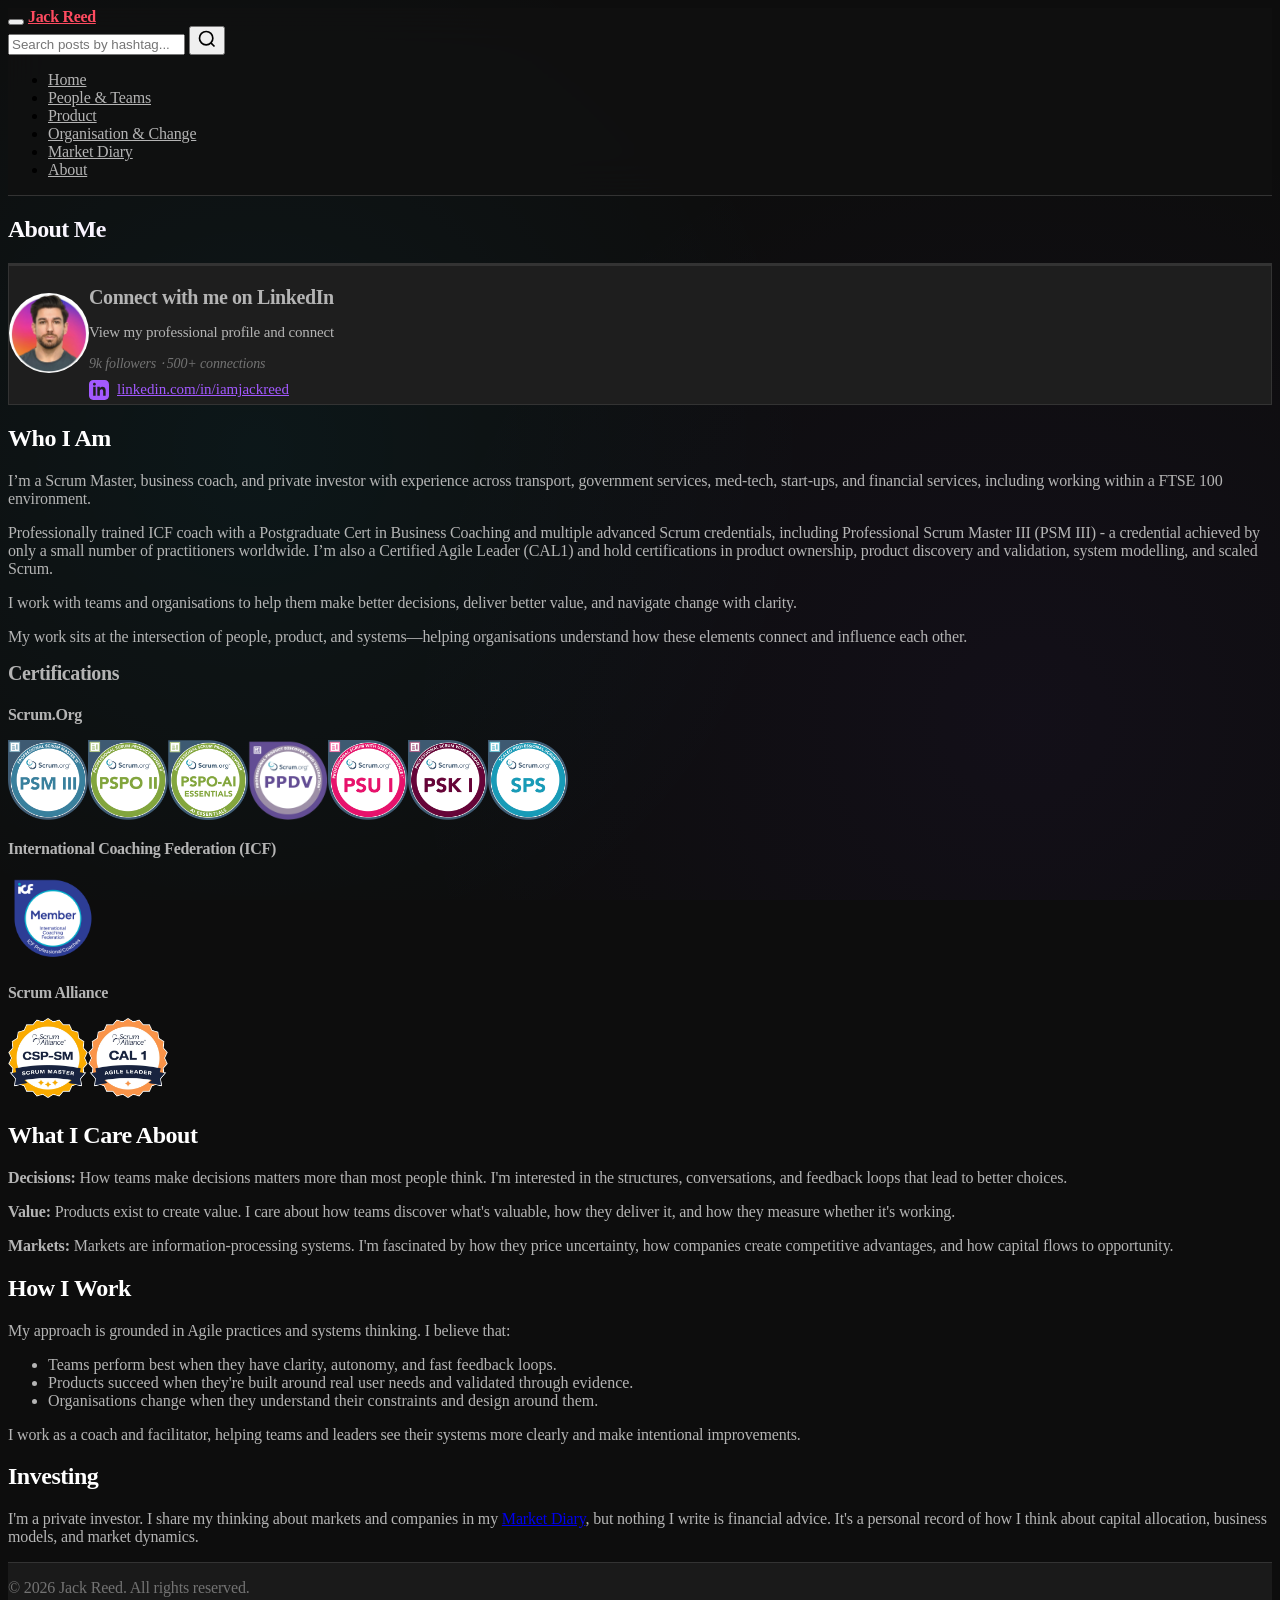
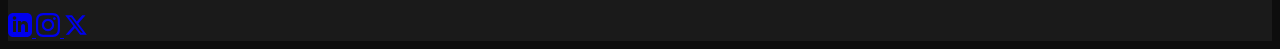
==== about.html @ 08f697af "Add files via upload" ====
<!DOCTYPE html>
<html lang="en">
<head>
    <meta charset="UTF-8">
    <meta name="viewport" content="width=device-width, initial-scale=1.0">
    <title>About | Jack Reed</title>
    <link rel="preconnect" href="https://fonts.googleapis.com">
    <link rel="preconnect" href="https://fonts.gstatic.com" crossorigin>
    <link href="https://fonts.googleapis.com/css2?family=Inter:wght@400;500;600;700;800&display=swap" rel="stylesheet">
    <link rel="stylesheet" href="styles.css">
    <link rel="stylesheet" href="dark-theme.css">
    <link rel="stylesheet" href="light-theme.css">
    <link rel="stylesheet" href="theme-toggle.css">
</head>
<body>
    <!-- Navigation -->
    <nav class="nav">
        <div class="nav-container">
            <button class="nav-toggle" aria-label="Toggle navigation">
                <span></span>
                <span></span>
                <span></span>
            </button>
            <a href="/" class="nav-logo">Jack Reed</a>
            <div class="nav-search">
                <input type="text" id="search-input" placeholder="Search posts by hashtag..." aria-label="Search posts">
                <button id="search-button" aria-label="Search">
                    <svg width="20" height="20" viewBox="0 0 24 24" fill="none" stroke="currentColor" stroke-width="2">
                        <circle cx="11" cy="11" r="8"></circle>
                        <path d="m21 21-4.35-4.35"></path>
                    </svg>
                </button>
            </div>
            <ul class="nav-menu">
                <li><a href="/">Home</a></li>
                <li><a href="people-and-teams.html">People & Teams</a></li>
                <li><a href="product.html">Product</a></li>
                <li><a href="organisation-and-change.html">Organisation & Change</a></li>
                <li><a href="market-diary.html">Market Diary</a></li>
                <li><a href="about.html">About</a></li>
            </ul>
        </div>
    </nav>

    <main class="content-page">
        <div class="container">
            <article class="article">
                <header class="article-header">
                    <h1>About Me</h1>
                </header>

                <!-- LinkedIn Profile Card -->
                <div style="background-color: var(--color-bg-card); border: 1px solid var(--color-border); padding: var(--spacing-lg); margin-bottom: var(--spacing-xl); display: flex; align-items: center; gap: var(--spacing-lg);">
                    <div style="flex-shrink: 0;">
                        <img id="linkedin-photo" src="Assets/Bio_Photo_Dark.jpg" alt="Jack Reed" style="width: 80px; height: 80px; border-radius: 50%; object-fit: cover;">
                    </div>
                    <div style="flex-grow: 1;">
                        <h3 style="font-size: 1.25rem; margin-bottom: 0.25rem;">Connect with me on LinkedIn</h3>
                        <p style="color: var(--color-text-light); margin-bottom: 0.5rem; font-size: 0.9375rem;">View my professional profile and connect</p>
                        <p style="color: var(--color-text-muted); margin-bottom: 0.5rem; font-size: 0.875rem; font-style: italic;">9k followers ⋅ 500+ connections</p>
                        <a href="https://uk.linkedin.com/in/iamjackreed" target="_blank" rel="noopener noreferrer" style="display: inline-flex; align-items: center; gap: 0.5rem; color: var(--color-accent); font-weight: 500; font-size: 0.9375rem;">
                            <svg width="20" height="20" viewBox="0 0 24 24" fill="currentColor">
                                <path d="M19 0h-14c-2.761 0-5 2.239-5 5v14c0 2.761 2.239 5 5 5h14c2.762 0 5-2.239 5-5v-14c0-2.761-2.238-5-5-5zm-11 19h-3v-11h3v11zm-1.5-12.268c-.966 0-1.75-.79-1.75-1.764s.784-1.764 1.75-1.764 1.75.79 1.75 1.764-.783 1.764-1.75 1.764zm13.5 12.268h-3v-5.604c0-3.368-4-3.113-4 0v5.604h-3v-11h3v1.765c1.396-2.586 7-2.777 7 2.476v6.759z"/>
                            </svg>
                            linkedin.com/in/iamjackreed
                        </a>
                    </div>
                </div>

                <script>
                    // Update LinkedIn photo based on theme
                    function updateLinkedInPhoto() {
                        const linkedinPhoto = document.getElementById('linkedin-photo');
                        const isDark = document.body.classList.contains('dark-theme');
                        linkedinPhoto.src = isDark ? 'Assets/Bio_Photo_Dark.jpg' : 'Assets/Bio_Photo_Light.jpg';
                    }
                    
                    // Update on page load
                    updateLinkedInPhoto();
                    
                    // Listen for theme changes
                    const observer = new MutationObserver(updateLinkedInPhoto);
                    observer.observe(document.body, { attributes: true, attributeFilter: ['class'] });
                </script>

                <section class="article-section">
                    <h2>Who I Am</h2>
                    <p>I’m a Scrum Master, business coach, and private investor with experience across transport, government services, med‑tech, start-ups, and financial services, including working within a FTSE 100 environment.</p>
                    <p>Professionally trained ICF coach with a Postgraduate Cert in Business Coaching and multiple advanced Scrum credentials, including Professional Scrum Master III (PSM III) - a credential achieved by only a small number of practitioners worldwide. I’m also a Certified Agile Leader (CAL1) and hold certifications in product ownership, product discovery and validation, system modelling, and scaled Scrum.</p>
                    <p>I work with teams and organisations to help them make better decisions, deliver better value, and navigate change with clarity.</p>
                    <p>My work sits at the intersection of people, product, and systems—helping organisations understand how these elements connect and influence each other.</p>
                    
                    <h3 style="font-size: 1.25rem; margin-top: var(--spacing-lg); margin-bottom: var(--spacing-sm);">Certifications</h3>
                    <h4 style="font-size: 1rem; margin-bottom: var(--spacing-sm); color: var(--color-text-light);">Scrum.Org</h4>
                    <p style="display: flex; gap: var(--spacing-md); align-items: center; flex-wrap: wrap;">
                        <a href="https://www.credly.com/badges/2d12d2b0-efdc-4503-a8a1-05656e6a94a8/public_url" target="_blank" rel="noopener noreferrer" title="Professional Scrum Master III">
                            <img src="Assets/professional-scrum-master-iii-psm-iii.png" alt="Professional Scrum Master III Badge" style="width: 80px; height: 80px; object-fit: contain; transition: transform 0.2s ease;">
                        </a>
                        <a href="#" target="_blank" rel="noopener noreferrer" title="Professional Scrum Product Owner II">
                            <img src="Assets/professional-scrum-product-owner-ii-pspo-ii (1).png" alt="Professional Scrum Product Owner II Badge" style="width: 80px; height: 80px; object-fit: contain; transition: transform 0.2s ease;">
                        </a>
                        <a href="#" target="_blank" rel="noopener noreferrer" title="Professional Scrum Product Owner AI Essentials">
                            <img src="Assets/professional-scrum-product-owner-ai-essentials-pspo.png" alt="Professional Scrum Product Owner AI Essentials Badge" style="width: 80px; height: 80px; object-fit: contain; transition: transform 0.2s ease;">
                        </a>
                        <a href="#" target="_blank" rel="noopener noreferrer" title="Professional Product Discovery and Validation">
                            <img src="Assets/professional-product-discovery-and-validation.png" alt="Professional Product Discovery and Validation Badge" style="width: 80px; height: 80px; object-fit: contain; transition: transform 0.2s ease;">
                        </a>
                        <a href="#" target="_blank" rel="noopener noreferrer" title="Professional Scrum with User Experience I">
                            <img src="Assets/professional-scrum-with-user-experience-i-psu-i.png" alt="Professional Scrum with User Experience I Badge" style="width: 80px; height: 80px; object-fit: contain; transition: transform 0.2s ease;">
                        </a>
                        <a href="#" target="_blank" rel="noopener noreferrer" title="Professional Scrum with Kanban I">
                            <img src="Assets/professional-scrum-with-kanban-i-psk-i.png" alt="Professional Scrum with Kanban I Badge" style="width: 80px; height: 80px; object-fit: contain; transition: transform 0.2s ease;">
                        </a>
                        <a href="#" target="_blank" rel="noopener noreferrer" title="Scaled Professional Scrum">
                            <img src="Assets/scaled-professional-scrum-sps.png" alt="Scaled Professional Scrum Badge" style="width: 80px; height: 80px; object-fit: contain; transition: transform 0.2s ease;">
                        </a>
                    </p>
                    
                    <h4 style="font-size: 1rem; margin-top: var(--spacing-md); margin-bottom: var(--spacing-sm); color: var(--color-text-light);">International Coaching Federation (ICF)</h4>
                    <p style="display: flex; gap: var(--spacing-md); align-items: center; flex-wrap: wrap;">
                        <a href="#" target="_blank" rel="noopener noreferrer" title="ICF Member">
                            <img src="Assets/icf-member-badge.png" alt="ICF Member Badge" style="width: 90px; height: 90px; object-fit: contain; transition: transform 0.2s ease;">
                        </a>
                    </p>
                    
                    <h4 style="font-size: 1rem; margin-top: var(--spacing-md); margin-bottom: var(--spacing-sm); color: var(--color-text-light);">Scrum Alliance</h4>
                    <p style="display: flex; gap: var(--spacing-md); align-items: center; flex-wrap: wrap;">
                        <a href="#" target="_blank" rel="noopener noreferrer" title="Certified Scrum Professional - ScrumMaster">
                            <img src="Assets/sa-csp_sm-600.png" alt="Certified Scrum Professional - ScrumMaster Badge" style="width: 80px; height: 80px; object-fit: contain; transition: transform 0.2s ease;">
                        </a>
                        <a href="#" target="_blank" rel="noopener noreferrer" title="Certified Agile Skills - Scaling 1">
                            <img src="Assets/sa-cas_l1-600.png" alt="Certified Agile Skills - Scaling 1 Badge" style="width: 80px; height: 80px; object-fit: contain; transition: transform 0.2s ease;">
                        </a>
                    </p>
                </section>

                <section class="article-section">
                    <h2>What I Care About</h2>
                    <p><strong>Decisions:</strong> How teams make decisions matters more than most people think. I'm interested in the structures, conversations, and feedback loops that lead to better choices.</p>
                    <p><strong>Value:</strong> Products exist to create value. I care about how teams discover what's valuable, how they deliver it, and how they measure whether it's working.</p>
                    <p><strong>Markets:</strong> Markets are information-processing systems. I'm fascinated by how they price uncertainty, how companies create competitive advantages, and how capital flows to opportunity.</p>
                </section>

                <section class="article-section">
                    <h2>How I Work</h2>
                    <p>My approach is grounded in Agile practices and systems thinking. I believe that:</p>
                    <ul>
                        <li>Teams perform best when they have clarity, autonomy, and fast feedback loops.</li>
                        <li>Products succeed when they're built around real user needs and validated through evidence.</li>
                        <li>Organisations change when they understand their constraints and design around them.</li>
                    </ul>
                    <p>I work as a coach and facilitator, helping teams and leaders see their systems more clearly and make intentional improvements.</p>
                </section>

                <section class="article-section">
                    <h2>Investing</h2>
                    <p>I'm a private investor. I share my thinking about markets and companies in my <a href="market-diary.html">Market Diary</a>, but nothing I write is financial advice. It's a personal record of how I think about capital allocation, business models, and market dynamics.</p>
                </section>
            </article>
        </div>
    </main>

    <footer class="footer">
        <div class="container">
            <div class="footer-content">
                <p>&copy; 2026 Jack Reed. All rights reserved.</p>
                <div class="social-icons">
                    <a href="https://uk.linkedin.com/in/iamjackreed" target="_blank" rel="noopener noreferrer" aria-label="LinkedIn">
                        <svg width="24" height="24" viewBox="0 0 24 24" fill="currentColor">
                            <path d="M19 0h-14c-2.761 0-5 2.239-5 5v14c0 2.761 2.239 5 5 5h14c2.762 0 5-2.239 5-5v-14c0-2.761-2.238-5-5-5zm-11 19h-3v-11h3v11zm-1.5-12.268c-.966 0-1.75-.79-1.75-1.764s.784-1.764 1.75-1.764 1.75.79 1.75 1.764-.783 1.764-1.75 1.764zm13.5 12.268h-3v-5.604c0-3.368-4-3.113-4 0v5.604h-3v-11h3v1.765c1.396-2.586 7-2.777 7 2.476v6.759z"/>
                        </svg>
                    </a>
                    <a href="https://www.instagram.com/jack.ross.reed/" target="_blank" rel="noopener noreferrer" aria-label="Instagram">
                        <svg width="24" height="24" viewBox="0 0 24 24" fill="currentColor">
                            <path d="M12 2.163c3.204 0 3.584.012 4.85.07 3.252.148 4.771 1.691 4.919 4.919.058 1.265.069 1.645.069 4.849 0 3.205-.012 3.584-.069 4.849-.149 3.225-1.664 4.771-4.919 4.919-1.266.058-1.644.07-4.85.07-3.204 0-3.584-.012-4.849-.07-3.26-.149-4.771-1.699-4.919-4.92-.058-1.265-.07-1.644-.07-4.849 0-3.204.013-3.583.07-4.849.149-3.227 1.664-4.771 4.919-4.919 1.266-.057 1.645-.069 4.849-.069zm0-2.163c-3.259 0-3.667.014-4.947.072-4.358.2-6.78 2.618-6.98 6.98-.059 1.281-.073 1.689-.073 4.948 0 3.259.014 3.668.072 4.948.2 4.358 2.618 6.78 6.98 6.98 1.281.058 1.689.072 4.948.072 3.259 0 3.668-.014 4.948-.072 4.354-.2 6.782-2.618 6.979-6.98.059-1.28.073-1.689.073-4.948 0-3.259-.014-3.667-.072-4.947-.196-4.354-2.617-6.78-6.979-6.98-1.281-.059-1.69-.073-4.949-.073zm0 5.838c-3.403 0-6.162 2.759-6.162 6.162s2.759 6.163 6.162 6.163 6.162-2.759 6.162-6.163c0-3.403-2.759-6.162-6.162-6.162zm0 10.162c-2.209 0-4-1.79-4-4 0-2.209 1.791-4 4-4s4 1.791 4 4c0 2.21-1.791 4-4 4zm6.406-11.845c-.796 0-1.441.645-1.441 1.44s.645 1.44 1.441 1.44c.795 0 1.439-.645 1.439-1.44s-.644-1.44-1.439-1.44z"/>
                        </svg>
                    </a>
                    <a href="https://twitter.com/jackrossreed" target="_blank" rel="noopener noreferrer" aria-label="X (Twitter)">
                        <svg width="24" height="24" viewBox="0 0 24 24" fill="currentColor">
                            <path d="M18.244 2.25h3.308l-7.227 8.26 8.502 11.24H16.17l-5.214-6.817L4.99 21.75H1.68l7.73-8.835L1.254 2.25H8.08l4.713 6.231zm-1.161 17.52h1.833L7.084 4.126H5.117z"/>
                        </svg>
                    </a>
                </div>
            </div>
        </div>
    </footer>

    <script src="main.js"></script>
</body>
</html>
---- dark-theme.css ----
/* ===================================
   FIGMA-INSPIRED THEME
   Modern Design Tool Aesthetic
   =================================== */

:root {
    /* Figma Brand Colors */
    --color-bg: #0d0d0d !important;
    --color-bg-alt: #1a1a1a !important;
    --color-bg-elevated: #2c2c2c !important;
    --color-bg-card: #1e1e1e !important;
    --color-text: #ffffff !important;
    --color-text-light: #b4b4b4 !important;
    --color-text-muted: #737373 !important;
    --color-accent: #a259ff !important;
    --color-accent-light: #bf7dff !important;
    --color-accent-dark: #8b3dff !important;
    --color-accent-secondary: #0acf83 !important;
    --color-accent-secondary-light: #1ce89b !important;
    --color-accent-tertiary: #ff7262 !important;
    --color-accent-blue: #1abcfe !important;
    --color-accent-yellow: #ffcd29 !important;
    --color-border: #333333 !important;
    --color-border-light: #404040 !important;
    --color-disclaimer: #1a1410 !important;
    --color-disclaimer-border: #d4a574 !important;
    --color-success: #0acf83 !important;
    --color-warning: #ffcd29 !important;
    --color-error: #ff7262 !important;
    
    /* Typography - Figma uses Inter */
    --font-heading: 'Inter', -apple-system, BlinkMacSystemFont, 'Segoe UI', sans-serif !important;
    --font-body: 'Inter', -apple-system, BlinkMacSystemFont, 'Segoe UI', 'Roboto', 'Helvetica', 'Arial', sans-serif !important;
}

/* Body Background with Figma-style Gradient */
body {
    background-color: var(--color-bg);
    background-image: 
        radial-gradient(circle at 10% 20%, rgba(162, 89, 255, 0.08) 0%, transparent 40%),
        radial-gradient(circle at 90% 80%, rgba(10, 207, 131, 0.06) 0%, transparent 40%),
        radial-gradient(circle at 50% 50%, rgba(26, 188, 254, 0.04) 0%, transparent 50%);
    background-attachment: fixed;
}

/* Navigation */
.nav {
    background-color: rgba(26, 26, 26, 0.85) !important;
    border-bottom: 1px solid var(--color-border) !important;
    backdrop-filter: blur(20px) saturate(180%);
}

.nav-logo {
    font-weight: 700 !important;
    color: #FE4B60 !important;
    background: none;
    -webkit-background-clip: unset;
    -webkit-text-fill-color: unset;
    background-clip: unset;
    letter-spacing: -0.02em;
}

.nav-logo:hover {
    color: #ff6b7d !important;
    filter: drop-shadow(0 0 20px rgba(254, 75, 96, 0.4));
}

.nav-menu a {
    color: var(--color-text-light) !important;
    font-weight: 500;
    position: relative;
    letter-spacing: -0.01em;
}

.nav-menu a::before {
    content: '';
    position: absolute;
    bottom: -4px;
    left: 0;
    width: 0;
    height: 2px;
    background: linear-gradient(90deg, #a259ff, #1abcfe);
    transition: width 0.3s ease;
}

.nav-menu a:hover::before {
    width: 100%;
}

.nav-menu a:hover {
    color: var(--color-accent) !important;
}

/* Hero Section */
.hero {
    background-color: var(--color-bg-alt) !important;
    border-bottom: 1px solid var(--color-border) !important;
}

.hero-title {
    background: linear-gradient(135deg, #ffffff, #a259ff);
    -webkit-background-clip: text;
    -webkit-text-fill-color: transparent;
    background-clip: text;
    font-weight: 800;
    letter-spacing: -0.03em;
}

.hero-subtitle {
    color: var(--color-text-light) !important;
    font-weight: 500;
    letter-spacing: -0.01em;
}

.hero-tagline {
    color: var(--color-text-light) !important;
    font-weight: 400;
}

/* Cards - Figma Style */
.pillar-card,
.post-card {
    background: var(--color-bg-card) !important;
    border: 1px solid var(--color-border) !important;
    box-shadow: 0 4px 12px rgba(0, 0, 0, 0.3);
    position: relative;
    overflow: hidden;
    border-radius: 8px;
}

.pillar-card::before,
.post-card::before {
    content: '';
    position: absolute;
    top: 0;
    left: 0;
    right: 0;
    height: 3px;
    background: linear-gradient(90deg, #a259ff, #1abcfe, #0acf83);
    opacity: 0;
    transition: opacity 0.3s ease;
}

.pillar-card:hover::before,
.post-card:hover::before {
    opacity: 1;
}

.pillar-card:hover,
.post-card:hover {
    border-color: var(--color-accent) !important;
    box-shadow: 0 8px 24px rgba(162, 89, 255, 0.2), 0 0 40px rgba(162, 89, 255, 0.1);
    transform: translateY(-4px);
}

.pillar-card h2,
.post-title {
    color: var(--color-text) !important;
    font-weight: 700;
    letter-spacing: -0.02em;
}

.pillar-card:hover h2,
.post-card:hover .post-title {
    background: linear-gradient(135deg, #a259ff, #1abcfe);
    -webkit-background-clip: text;
    -webkit-text-fill-color: transparent;
    background-clip: text;
}

.pillar-card p,
.post-excerpt {
    color: var(--color-text-light) !important;
    line-height: 1.6;
}

.pillar-card--accent {
    border: 2px solid var(--color-accent) !important;
    box-shadow: 0 0 30px rgba(162, 89, 255, 0.2);
}

/* About Preview */
.about-preview {
    background-color: var(--color-bg-alt) !important;
    border-top: 1px solid var(--color-border) !important;
}

.about-preview h2 {
    color: var(--color-text) !important;
    font-weight: 700;
    letter-spacing: -0.02em;
}

.about-preview p {
    color: var(--color-text-light) !important;
}

/* Content Pages */
.content-page {
    background-color: transparent !important;
}

.page-header {
    border-bottom: 2px solid var(--color-border) !important;
}

.page-header h1 {
    background: linear-gradient(135deg, #ffffff, #a259ff);
    -webkit-background-clip: text;
    -webkit-text-fill-color: transparent;
    background-clip: text;
    font-weight: 800;
    letter-spacing: -0.03em;
}

.page-intro {
    color: var(--color-text-light) !important;
}

/* Charts - Figma Color Palette */
.chart-section {
    background: transparent;
}

.bar-chart,
.performance-chart {
    background: var(--color-bg-card) !important;
    border: 1px solid var(--color-border) !important;
    box-shadow: 0 4px 12px rgba(0, 0, 0, 0.3);
    border-radius: 8px;
}

.bar-chart-bar-container {
    background-color: rgba(255, 255, 255, 0.05) !important;
    border: 1px solid var(--color-border) !important;
    border-radius: 4px;
}

.bar-chart-bar {
    background: linear-gradient(90deg, #a259ff 0%, #1abcfe 100%) !important;
    border-radius: 4px;
}

.area-chart-container {
    background-color: rgba(0, 0, 0, 0.3) !important;
    border: 1px solid var(--color-border) !important;
    border-radius: 8px;
}

.area-chart text {
    fill: var(--color-text-light) !important;
    font-family: 'Inter', sans-serif;
    font-weight: 500;
}

.area-chart line {
    stroke: var(--color-border) !important;
}

/* Performance Metrics */
.performance-summary {
    border-bottom: 1px solid var(--color-border) !important;
}

.metric-label {
    color: var(--color-text-muted) !important;
    font-weight: 600;
    text-transform: uppercase;
    letter-spacing: 0.05em;
    font-size: 0.75rem;
}

.metric-value {
    color: var(--color-text) !important;
    font-weight: 700;
    letter-spacing: -0.02em;
}

.metric-value--positive {
    color: var(--color-success) !important;
}

.metric-value--negative {
    color: var(--color-error) !important;
}

/* Tables */
.holdings-table {
    background-color: var(--color-bg-card) !important;
    border: 1px solid var(--color-border);
    border-radius: 8px;
    overflow: hidden;
}

.holdings-table thead {
    background: linear-gradient(135deg, #a259ff, #1abcfe) !important;
    color: var(--color-text) !important;
}

.holdings-table th {
    font-weight: 700;
    letter-spacing: 0.02em;
}

.holdings-table td {
    border-bottom: 1px solid var(--color-border) !important;
    color: var(--color-text-light) !important;
}

.holdings-table tbody tr:hover {
    background-color: rgba(162, 89, 255, 0.08) !important;
}

/* Score Badges - Figma Colors */
.score-high {
    background-color: rgba(10, 207, 131, 0.15) !important;
    color: var(--color-success) !important;
    border: 1px solid var(--color-success);
    border-radius: 6px;
    font-weight: 600;
}

.score-medium {
    background-color: rgba(255, 205, 41, 0.15) !important;
    color: var(--color-warning) !important;
    border: 1px solid var(--color-warning);
    border-radius: 6px;
    font-weight: 600;
}

.score-low {
    background-color: rgba(255, 114, 98, 0.15) !important;
    color: var(--color-error) !important;
    border: 1px solid var(--color-error);
    border-radius: 6px;
    font-weight: 600;
}

/* Disclaimer */
.disclaimer-banner {
    background: linear-gradient(135deg, rgba(212, 165, 116, 0.1), rgba(212, 165, 116, 0.05)) !important;
    border: 2px solid var(--color-disclaimer-border) !important;
    box-shadow: 0 4px 12px rgba(0, 0, 0, 0.3);
    border-radius: 8px;
}

.disclaimer-banner h3,
.disclaimer-banner p {
    color: var(--color-text) !important;
}

.disclaimer-gate {
    background-color: rgba(13, 13, 13, 0.98) !important;
}

.disclaimer-gate-content {
    background: var(--color-bg-card) !important;
    border: 2px solid var(--color-accent) !important;
    box-shadow: 0 20px 60px rgba(162, 89, 255, 0.3);
    border-radius: 12px;
}

.disclaimer-gate h2,
.disclaimer-gate p {
    color: var(--color-text) !important;
}

/* Buttons - Figma Style */
.btn-primary {
    background: linear-gradient(135deg, #a259ff, #8b3dff) !important;
    color: var(--color-text) !important;
    border: none !important;
    box-shadow: 0 4px 12px rgba(162, 89, 255, 0.3);
    border-radius: 8px;
    font-weight: 600;
    letter-spacing: -0.01em;
}

.btn-primary:hover {
    background: linear-gradient(135deg, #bf7dff, #a259ff) !important;
    box-shadow: 0 8px 24px rgba(162, 89, 255, 0.4);
    transform: translateY(-2px);
}

.btn-outline {
    background-color: transparent !important;
    color: var(--color-accent) !important;
    border: 2px solid var(--color-accent) !important;
    border-radius: 8px;
    font-weight: 600;
    letter-spacing: -0.01em;
}

.btn-outline:hover {
    background-color: rgba(162, 89, 255, 0.1) !important;
    border-color: var(--color-accent-light) !important;
    box-shadow: 0 0 20px rgba(162, 89, 255, 0.3);
}

.btn-link,
.post-link {
    color: var(--color-accent) !important;
    font-weight: 600;
}

.btn-link:hover,
.post-link:hover {
    color: var(--color-accent-light) !important;
}

/* Footer */
.footer {
    background-color: var(--color-bg-alt) !important;
    border-top: 1px solid var(--color-border) !important;
}

.footer p {
    color: var(--color-text-muted) !important;
}

/* Article Pages */
.article {
    color: var(--color-text-light) !important;
}

.article-header {
    border-bottom: 2px solid var(--color-border) !important;
}

.article-header h1 {
    background: linear-gradient(135deg, #ffffff, #a259ff);
    -webkit-background-clip: text;
    -webkit-text-fill-color: transparent;
    background-clip: text;
    font-weight: 800;
    letter-spacing: -0.03em;
}

.article-subtitle {
    color: var(--color-text-light) !important;
}

.article-meta {
    color: var(--color-text-muted) !important;
}

.article-section h2 {
    color: var(--color-text) !important;
    font-weight: 700;
    letter-spacing: -0.02em;
}

.back-link {
    border-top: 1px solid var(--color-border) !important;
}

.back-link a {
    color: var(--color-text-light) !important;
}

.back-link a:hover {
    color: var(--color-accent) !important;
}

/* Custom Cursor - Figma Purple */
.custom-cursor {
    border-color: var(--color-accent) !important;
    box-shadow: 0 0 20px rgba(162, 89, 255, 0.3);
}

.custom-cursor.cursor-hover {
    border-color: var(--color-accent-light) !important;
    box-shadow: 0 0 40px rgba(162, 89, 255, 0.5);
}

.custom-cursor-dot {
    background-color: var(--color-accent) !important;
    box-shadow: 0 0 10px rgba(162, 89, 255, 0.5);
}

/* Post Categories - Figma Colors */
.post-category {
    color: var(--color-accent) !important;
    font-weight: 700;
    letter-spacing: 0.05em;
}

.post-category--investing {
    color: var(--color-accent-yellow) !important;
}

/* Scrollbar Styling - Figma Purple */
::-webkit-scrollbar {
    width: 12px;
}

::-webkit-scrollbar-track {
    background: var(--color-bg);
}

::-webkit-scrollbar-thumb {
    background: linear-gradient(135deg, #a259ff, #1abcfe);
    border-radius: 6px;
}

::-webkit-scrollbar-thumb:hover {
    background: linear-gradient(135deg, #bf7dff, #1abcfe);
}

/* Selection - Figma Purple */
::selection {
    background-color: rgba(162, 89, 255, 0.3);
    color: var(--color-text);
}

::-moz-selection {
    background-color: rgba(162, 89, 255, 0.3);
    color: var(--color-text);
}

/* Glow Effects - Figma Style */
.pillar-card:hover,
.post-card:hover,
.btn-primary:hover {
    animation: figma-pulse 2s infinite;
}

@keyframes figma-pulse {
    0%, 100% {
        box-shadow: 0 8px 24px rgba(162, 89, 255, 0.2), 0 0 40px rgba(162, 89, 255, 0.1);
    }
    50% {
        box-shadow: 0 8px 24px rgba(162, 89, 255, 0.3), 0 0 60px rgba(162, 89, 255, 0.2);
    }
}

/* Mobile Navigation */
.nav-toggle span {
    background-color: var(--color-text) !important;
}

@media (max-width: 768px) {
    .nav-menu {
        background-color: rgba(26, 26, 26, 0.98) !important;
        border-bottom: 1px solid var(--color-border) !important;
        backdrop-filter: blur(20px) saturate(180%);
    }
    
    .nav-menu li {
        border-bottom: 1px solid var(--color-border) !important;
    }
}

/* Additional Figma-inspired touches */
h1, h2, h3, h4, h5, h6 {
    letter-spacing: -0.02em;
}

p {
    letter-spacing: -0.01em;
}

/* Rounded corners everywhere */
.pillar-card,
.post-card,
.bar-chart,
.performance-chart,
.holdings-table,
.disclaimer-banner,
.btn-primary,
.btn-outline {
    border-radius: 8px !important;
}

/* Smooth transitions */
* {
    transition-timing-function: cubic-bezier(0.4, 0, 0.2, 1);
}


/* Body Background with Gradient */
body {
    background-color: var(--color-bg);
    background-image: 
        radial-gradient(circle at 20% 50%, rgba(0, 212, 255, 0.05) 0%, transparent 50%),
        radial-gradient(circle at 80% 80%, rgba(124, 58, 237, 0.05) 0%, transparent 50%);
    background-attachment: fixed;
}

/* Navigation */
.nav {
    background-color: rgba(17, 17, 17, 0.8) !important;
    border-bottom: 1px solid var(--color-border) !important;
    backdrop-filter: blur(20px);
}

.nav-logo {
    font-weight: 700 !important;
    color: #FE4B60 !important;
}

.nav-logo:hover {
    filter: drop-shadow(0 0 20px rgba(254, 75, 96, 0.4));
}

.nav-menu a {
    color: var(--color-text-light) !important;
    font-weight: 500;
    position: relative;
}

.nav-menu a::before {
    content: '';
    position: absolute;
    bottom: -4px;
    left: 0;
    width: 0;
    height: 2px;
    background: linear-gradient(90deg, var(--color-accent), var(--color-accent-secondary));
    transition: width 0.3s ease;
}

.nav-menu a:hover::before {
    width: 100%;
}

.nav-menu a:hover {
    color: var(--color-accent) !important;
}

/* Hero Section */
.hero {
    background-color: var(--color-bg-alt) !important;
    border-bottom: 1px solid var(--color-border) !important;
}

.hero-title {
    background: linear-gradient(135deg, var(--color-text), var(--color-accent));
    -webkit-background-clip: text;
    -webkit-text-fill-color: transparent;
    background-clip: text;
}

.hero-subtitle {
    color: var(--color-text-light) !important;
}

.hero-tagline {
    color: var(--color-text-light) !important;
}

/* Cards */
.pillar-card,
.post-card {
    background: linear-gradient(135deg, var(--color-bg-card) 0%, var(--color-bg-elevated) 100%) !important;
    border: 1px solid var(--color-border) !important;
    box-shadow: var(--shadow-sm);
    position: relative;
    overflow: hidden;
}

.pillar-card::before,
.post-card::before {
    content: '';
    position: absolute;
    top: 0;
    left: 0;
    right: 0;
    height: 2px;
    background: linear-gradient(90deg, var(--color-accent), var(--color-accent-secondary));
    opacity: 0;
    transition: opacity 0.3s ease;
}

.pillar-card:hover::before,
.post-card:hover::before {
    opacity: 1;
}

.pillar-card:hover,
.post-card:hover {
    border-color: var(--color-accent) !important;
    box-shadow: var(--shadow-lg), var(--glow);
    transform: translateY(-8px);
}

.pillar-card h2,
.post-title {
    color: var(--color-text) !important;
}

.pillar-card:hover h2,
.post-card:hover .post-title {
    background: linear-gradient(135deg, var(--color-accent), var(--color-accent-secondary));
    -webkit-background-clip: text;
    -webkit-text-fill-color: transparent;
    background-clip: text;
}

.pillar-card p,
.post-excerpt {
    color: var(--color-text-light) !important;
}

.pillar-card--accent {
    border: 2px solid var(--color-accent) !important;
    box-shadow: var(--glow);
}

/* About Preview */
.about-preview {
    background-color: var(--color-bg-alt) !important;
    border-top: 1px solid var(--color-border) !important;
}

.about-preview h2 {
    color: var(--color-text) !important;
}

.about-preview p {
    color: var(--color-text-light) !important;
}

/* Content Pages */
.content-page {
    background-color: transparent !important;
}

.page-header {
    border-bottom: 2px solid var(--color-border) !important;
}

.page-header h1 {
    background: linear-gradient(135deg, var(--color-text), var(--color-accent));
    -webkit-background-clip: text;
    -webkit-text-fill-color: transparent;
    background-clip: text;
}

.page-intro {
    color: var(--color-text-light) !important;
}

/* Charts */
.chart-section {
    background: transparent;
}

.bar-chart,
.performance-chart {
    background: linear-gradient(135deg, var(--color-bg-card) 0%, var(--color-bg-elevated) 100%) !important;
    border: 1px solid var(--color-border) !important;
    box-shadow: var(--shadow-md);
}

.bar-chart-bar-container {
    background-color: rgba(255, 255, 255, 0.05) !important;
    border: 1px solid var(--color-border) !important;
}

.bar-chart-bar {
    background: linear-gradient(90deg, var(--color-accent) 0%, var(--color-accent-secondary) 100%) !important;
}

.area-chart-container {
    background-color: rgba(0, 0, 0, 0.3) !important;
    border: 1px solid var(--color-border) !important;
}

.area-chart text {
    fill: var(--color-text-light) !important;
}

.area-chart line {
    stroke: var(--color-border) !important;
}

/* Performance Metrics */
.performance-summary {
    border-bottom: 1px solid var(--color-border) !important;
}

.metric-label {
    color: var(--color-text-muted) !important;
}

.metric-value {
    color: var(--color-text) !important;
}

.metric-value--positive {
    color: var(--color-success) !important;
}

.metric-value--negative {
    color: var(--color-error) !important;
}

/* Tables */
.holdings-table {
    background-color: var(--color-bg-card) !important;
    border: 1px solid var(--color-border);
}

.holdings-table thead {
    background: linear-gradient(135deg, var(--color-accent-dark), var(--color-accent-secondary)) !important;
    color: var(--color-text) !important;
}

.holdings-table td {
    border-bottom: 1px solid var(--color-border) !important;
    color: var(--color-text-light) !important;
}

.holdings-table tbody tr:hover {
    background-color: rgba(0, 212, 255, 0.05) !important;
}

/* Score Badges */
.score-high {
    background-color: rgba(16, 185, 129, 0.2) !important;
    color: var(--color-success) !important;
    border: 1px solid var(--color-success);
}

.score-medium {
    background-color: rgba(245, 158, 11, 0.2) !important;
    color: var(--color-warning) !important;
    border: 1px solid var(--color-warning);
}

.score-low {
    background-color: rgba(239, 68, 68, 0.2) !important;
    color: var(--color-error) !important;
    border: 1px solid var(--color-error);
}

/* Disclaimer */
.disclaimer-banner {
    background: linear-gradient(135deg, rgba(212, 165, 116, 0.1), rgba(212, 165, 116, 0.05)) !important;
    border: 2px solid var(--color-disclaimer-border) !important;
    box-shadow: var(--shadow-md);
}

.disclaimer-banner h3,
.disclaimer-banner p {
    color: var(--color-text) !important;
}

.disclaimer-gate {
    background-color: rgba(10, 10, 10, 0.98) !important;
}

.disclaimer-gate-content {
    background: linear-gradient(135deg, var(--color-bg-card), var(--color-bg-elevated)) !important;
    border: 2px solid var(--color-accent) !important;
    box-shadow: var(--shadow-lg), var(--glow-strong);
}

.disclaimer-gate h2,
.disclaimer-gate p {
    color: var(--color-text) !important;
}

/* Buttons */
.btn-primary {
    background: linear-gradient(135deg, var(--color-accent), var(--color-accent-secondary)) !important;
    color: var(--color-text) !important;
    border: none !important;
    box-shadow: var(--shadow-md);
}

.btn-primary:hover {
    box-shadow: var(--shadow-lg), var(--glow);
    transform: translateY(-2px);
}

.btn-outline {
    background-color: transparent !important;
    color: var(--color-accent) !important;
    border: 2px solid var(--color-accent) !important;
}

.btn-outline:hover {
    background-color: rgba(0, 212, 255, 0.1) !important;
    border-color: var(--color-accent-light) !important;
    box-shadow: var(--glow);
}

.btn-link,
.post-link {
    color: var(--color-accent) !important;
}

.btn-link:hover,
.post-link:hover {
    color: var(--color-accent-light) !important;
}

/* Footer */
.footer {
    background-color: var(--color-bg-alt) !important;
    border-top: 1px solid var(--color-border) !important;
}

.footer p {
    color: var(--color-text-muted) !important;
}

/* Article Pages */
.article {
    color: var(--color-text-light) !important;
}

.article-header {
    border-bottom: 2px solid var(--color-border) !important;
}

.article-header h1 {
    background: linear-gradient(135deg, var(--color-text), var(--color-accent));
    -webkit-background-clip: text;
    -webkit-text-fill-color: transparent;
    background-clip: text;
}

.article-subtitle {
    color: var(--color-text-light) !important;
}

.article-meta {
    color: var(--color-text-muted) !important;
}

.article-section h2 {
    color: var(--color-text) !important;
}

.back-link {
    border-top: 1px solid var(--color-border) !important;
}

.back-link a {
    color: var(--color-text-light) !important;
}

.back-link a:hover {
    color: var(--color-accent) !important;
}

/* Custom Cursor */
.custom-cursor {
    border-color: var(--color-accent) !important;
    box-shadow: var(--glow);
}

.custom-cursor.cursor-hover {
    border-color: var(--color-accent-light) !important;
    box-shadow: var(--glow-strong);
}

.custom-cursor-dot {
    background-color: var(--color-accent) !important;
    box-shadow: var(--glow);
}

/* Post Categories */
.post-category {
    color: var(--color-accent) !important;
}

.post-category--investing {
    color: var(--color-warning) !important;
}

/* Scrollbar Styling */
::-webkit-scrollbar {
    width: 12px;
}

::-webkit-scrollbar-track {
    background: var(--color-bg);
}

::-webkit-scrollbar-thumb {
    background: linear-gradient(135deg, var(--color-accent), var(--color-accent-secondary));
    border-radius: 6px;
}

::-webkit-scrollbar-thumb:hover {
    background: linear-gradient(135deg, var(--color-accent-light), var(--color-accent-secondary-light));
}

/* Selection */
::selection {
    background-color: rgba(0, 212, 255, 0.3);
    color: var(--color-text);
}

::-moz-selection {
    background-color: rgba(0, 212, 255, 0.3);
    color: var(--color-text);
}

/* Glow Effects on Hover */
.pillar-card:hover,
.post-card:hover,
.btn-primary:hover {
    animation: pulse-glow 2s infinite;
}

@keyframes pulse-glow {
    0%, 100% {
        box-shadow: var(--shadow-lg), 0 0 20px rgba(0, 212, 255, 0.3);
    }
    50% {
        box-shadow: var(--shadow-lg), 0 0 40px rgba(0, 212, 255, 0.5);
    }
}

/* Mobile Navigation */
.nav-toggle span {
    background-color: var(--color-text) !important;
}

@media (max-width: 768px) {
    .nav-menu {
        background-color: rgba(17, 17, 17, 0.98) !important;
        border-bottom: 1px solid var(--color-border) !important;
        backdrop-filter: blur(20px);
    }
    
    .nav-menu li {
        border-bottom: 1px solid var(--color-border) !important;
    }
}
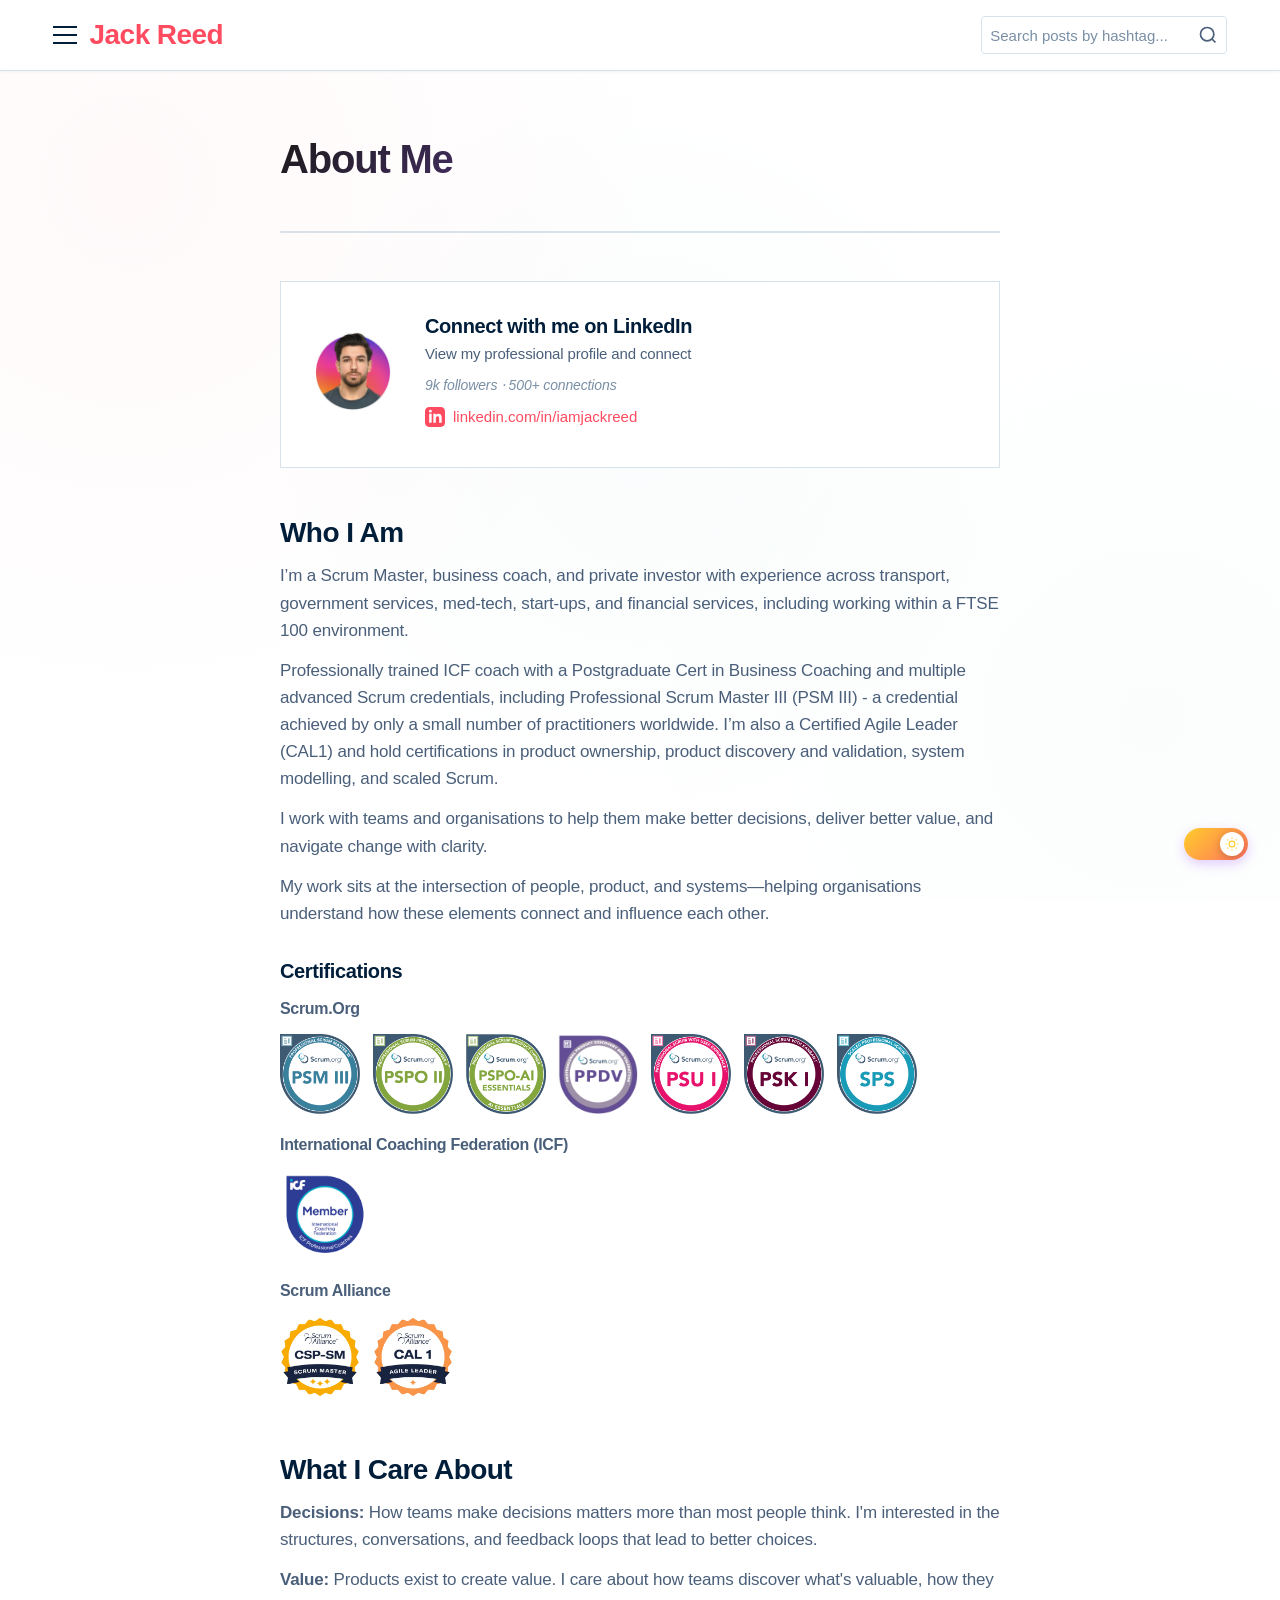
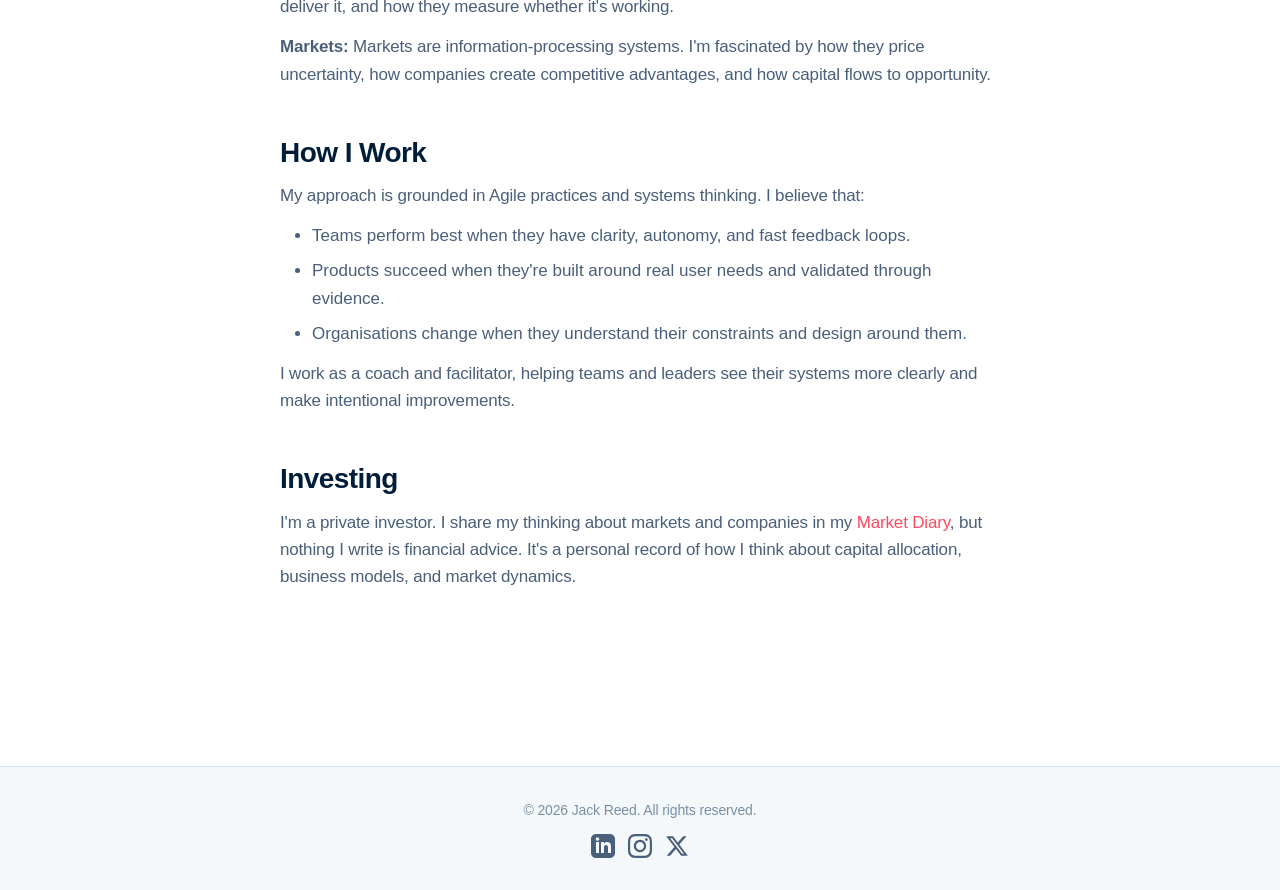
==== commit 81443c13: "search bar fix" ====
--- a/about.html
+++ b/about.html
@@ -1,190 +1,191 @@
-<!DOCTYPE html>
-<html lang="en">
-<head>
-    <meta charset="UTF-8">
-    <meta name="viewport" content="width=device-width, initial-scale=1.0">
-    <title>About | Jack Reed</title>
-    <link rel="preconnect" href="https://fonts.googleapis.com">
-    <link rel="preconnect" href="https://fonts.gstatic.com" crossorigin>
-    <link href="https://fonts.googleapis.com/css2?family=Inter:wght@400;500;600;700;800&display=swap" rel="stylesheet">
-    <link rel="stylesheet" href="styles.css">
-    <link rel="stylesheet" href="dark-theme.css">
-    <link rel="stylesheet" href="light-theme.css">
-    <link rel="stylesheet" href="theme-toggle.css">
-</head>
-<body>
-    <!-- Navigation -->
-    <nav class="nav">
-        <div class="nav-container">
-            <button class="nav-toggle" aria-label="Toggle navigation">
-                <span></span>
-                <span></span>
-                <span></span>
-            </button>
-            <a href="/" class="nav-logo">Jack Reed</a>
-            <div class="nav-search">
-                <input type="text" id="search-input" placeholder="Search posts by hashtag..." aria-label="Search posts">
-                <button id="search-button" aria-label="Search">
-                    <svg width="20" height="20" viewBox="0 0 24 24" fill="none" stroke="currentColor" stroke-width="2">
-                        <circle cx="11" cy="11" r="8"></circle>
-                        <path d="m21 21-4.35-4.35"></path>
-                    </svg>
-                </button>
-            </div>
-            <ul class="nav-menu">
-                <li><a href="/">Home</a></li>
-                <li><a href="people-and-teams.html">People & Teams</a></li>
-                <li><a href="product.html">Product</a></li>
-                <li><a href="organisation-and-change.html">Organisation & Change</a></li>
-                <li><a href="market-diary.html">Market Diary</a></li>
-                <li><a href="about.html">About</a></li>
-            </ul>
-        </div>
-    </nav>
-
-    <main class="content-page">
-        <div class="container">
-            <article class="article">
-                <header class="article-header">
-                    <h1>About Me</h1>
-                </header>
-
-                <!-- LinkedIn Profile Card -->
-                <div style="background-color: var(--color-bg-card); border: 1px solid var(--color-border); padding: var(--spacing-lg); margin-bottom: var(--spacing-xl); display: flex; align-items: center; gap: var(--spacing-lg);">
-                    <div style="flex-shrink: 0;">
-                        <img id="linkedin-photo" src="Assets/Bio_Photo_Dark.jpg" alt="Jack Reed" style="width: 80px; height: 80px; border-radius: 50%; object-fit: cover;">
-                    </div>
-                    <div style="flex-grow: 1;">
-                        <h3 style="font-size: 1.25rem; margin-bottom: 0.25rem;">Connect with me on LinkedIn</h3>
-                        <p style="color: var(--color-text-light); margin-bottom: 0.5rem; font-size: 0.9375rem;">View my professional profile and connect</p>
-                        <p style="color: var(--color-text-muted); margin-bottom: 0.5rem; font-size: 0.875rem; font-style: italic;">9k followers ⋅ 500+ connections</p>
-                        <a href="https://uk.linkedin.com/in/iamjackreed" target="_blank" rel="noopener noreferrer" style="display: inline-flex; align-items: center; gap: 0.5rem; color: var(--color-accent); font-weight: 500; font-size: 0.9375rem;">
-                            <svg width="20" height="20" viewBox="0 0 24 24" fill="currentColor">
-                                <path d="M19 0h-14c-2.761 0-5 2.239-5 5v14c0 2.761 2.239 5 5 5h14c2.762 0 5-2.239 5-5v-14c0-2.761-2.238-5-5-5zm-11 19h-3v-11h3v11zm-1.5-12.268c-.966 0-1.75-.79-1.75-1.764s.784-1.764 1.75-1.764 1.75.79 1.75 1.764-.783 1.764-1.75 1.764zm13.5 12.268h-3v-5.604c0-3.368-4-3.113-4 0v5.604h-3v-11h3v1.765c1.396-2.586 7-2.777 7 2.476v6.759z"/>
-                            </svg>
-                            linkedin.com/in/iamjackreed
-                        </a>
-                    </div>
-                </div>
-
-                <script>
-                    // Update LinkedIn photo based on theme
-                    function updateLinkedInPhoto() {
-                        const linkedinPhoto = document.getElementById('linkedin-photo');
-                        const isDark = document.body.classList.contains('dark-theme');
-                        linkedinPhoto.src = isDark ? 'Assets/Bio_Photo_Dark.jpg' : 'Assets/Bio_Photo_Light.jpg';
-                    }
-                    
-                    // Update on page load
-                    updateLinkedInPhoto();
-                    
-                    // Listen for theme changes
-                    const observer = new MutationObserver(updateLinkedInPhoto);
-                    observer.observe(document.body, { attributes: true, attributeFilter: ['class'] });
-                </script>
-
-                <section class="article-section">
-                    <h2>Who I Am</h2>
-                    <p>I’m a Scrum Master, business coach, and private investor with experience across transport, government services, med‑tech, start-ups, and financial services, including working within a FTSE 100 environment.</p>
-                    <p>Professionally trained ICF coach with a Postgraduate Cert in Business Coaching and multiple advanced Scrum credentials, including Professional Scrum Master III (PSM III) - a credential achieved by only a small number of practitioners worldwide. I’m also a Certified Agile Leader (CAL1) and hold certifications in product ownership, product discovery and validation, system modelling, and scaled Scrum.</p>
-                    <p>I work with teams and organisations to help them make better decisions, deliver better value, and navigate change with clarity.</p>
-                    <p>My work sits at the intersection of people, product, and systems—helping organisations understand how these elements connect and influence each other.</p>
-                    
-                    <h3 style="font-size: 1.25rem; margin-top: var(--spacing-lg); margin-bottom: var(--spacing-sm);">Certifications</h3>
-                    <h4 style="font-size: 1rem; margin-bottom: var(--spacing-sm); color: var(--color-text-light);">Scrum.Org</h4>
-                    <p style="display: flex; gap: var(--spacing-md); align-items: center; flex-wrap: wrap;">
-                        <a href="https://www.credly.com/badges/2d12d2b0-efdc-4503-a8a1-05656e6a94a8/public_url" target="_blank" rel="noopener noreferrer" title="Professional Scrum Master III">
-                            <img src="Assets/professional-scrum-master-iii-psm-iii.png" alt="Professional Scrum Master III Badge" style="width: 80px; height: 80px; object-fit: contain; transition: transform 0.2s ease;">
-                        </a>
-                        <a href="#" target="_blank" rel="noopener noreferrer" title="Professional Scrum Product Owner II">
-                            <img src="Assets/professional-scrum-product-owner-ii-pspo-ii (1).png" alt="Professional Scrum Product Owner II Badge" style="width: 80px; height: 80px; object-fit: contain; transition: transform 0.2s ease;">
-                        </a>
-                        <a href="#" target="_blank" rel="noopener noreferrer" title="Professional Scrum Product Owner AI Essentials">
-                            <img src="Assets/professional-scrum-product-owner-ai-essentials-pspo.png" alt="Professional Scrum Product Owner AI Essentials Badge" style="width: 80px; height: 80px; object-fit: contain; transition: transform 0.2s ease;">
-                        </a>
-                        <a href="#" target="_blank" rel="noopener noreferrer" title="Professional Product Discovery and Validation">
-                            <img src="Assets/professional-product-discovery-and-validation.png" alt="Professional Product Discovery and Validation Badge" style="width: 80px; height: 80px; object-fit: contain; transition: transform 0.2s ease;">
-                        </a>
-                        <a href="#" target="_blank" rel="noopener noreferrer" title="Professional Scrum with User Experience I">
-                            <img src="Assets/professional-scrum-with-user-experience-i-psu-i.png" alt="Professional Scrum with User Experience I Badge" style="width: 80px; height: 80px; object-fit: contain; transition: transform 0.2s ease;">
-                        </a>
-                        <a href="#" target="_blank" rel="noopener noreferrer" title="Professional Scrum with Kanban I">
-                            <img src="Assets/professional-scrum-with-kanban-i-psk-i.png" alt="Professional Scrum with Kanban I Badge" style="width: 80px; height: 80px; object-fit: contain; transition: transform 0.2s ease;">
-                        </a>
-                        <a href="#" target="_blank" rel="noopener noreferrer" title="Scaled Professional Scrum">
-                            <img src="Assets/scaled-professional-scrum-sps.png" alt="Scaled Professional Scrum Badge" style="width: 80px; height: 80px; object-fit: contain; transition: transform 0.2s ease;">
-                        </a>
-                    </p>
-                    
-                    <h4 style="font-size: 1rem; margin-top: var(--spacing-md); margin-bottom: var(--spacing-sm); color: var(--color-text-light);">International Coaching Federation (ICF)</h4>
-                    <p style="display: flex; gap: var(--spacing-md); align-items: center; flex-wrap: wrap;">
-                        <a href="#" target="_blank" rel="noopener noreferrer" title="ICF Member">
-                            <img src="Assets/icf-member-badge.png" alt="ICF Member Badge" style="width: 90px; height: 90px; object-fit: contain; transition: transform 0.2s ease;">
-                        </a>
-                    </p>
-                    
-                    <h4 style="font-size: 1rem; margin-top: var(--spacing-md); margin-bottom: var(--spacing-sm); color: var(--color-text-light);">Scrum Alliance</h4>
-                    <p style="display: flex; gap: var(--spacing-md); align-items: center; flex-wrap: wrap;">
-                        <a href="#" target="_blank" rel="noopener noreferrer" title="Certified Scrum Professional - ScrumMaster">
-                            <img src="Assets/sa-csp_sm-600.png" alt="Certified Scrum Professional - ScrumMaster Badge" style="width: 80px; height: 80px; object-fit: contain; transition: transform 0.2s ease;">
-                        </a>
-                        <a href="#" target="_blank" rel="noopener noreferrer" title="Certified Agile Skills - Scaling 1">
-                            <img src="Assets/sa-cas_l1-600.png" alt="Certified Agile Skills - Scaling 1 Badge" style="width: 80px; height: 80px; object-fit: contain; transition: transform 0.2s ease;">
-                        </a>
-                    </p>
-                </section>
-
-                <section class="article-section">
-                    <h2>What I Care About</h2>
-                    <p><strong>Decisions:</strong> How teams make decisions matters more than most people think. I'm interested in the structures, conversations, and feedback loops that lead to better choices.</p>
-                    <p><strong>Value:</strong> Products exist to create value. I care about how teams discover what's valuable, how they deliver it, and how they measure whether it's working.</p>
-                    <p><strong>Markets:</strong> Markets are information-processing systems. I'm fascinated by how they price uncertainty, how companies create competitive advantages, and how capital flows to opportunity.</p>
-                </section>
-
-                <section class="article-section">
-                    <h2>How I Work</h2>
-                    <p>My approach is grounded in Agile practices and systems thinking. I believe that:</p>
-                    <ul>
-                        <li>Teams perform best when they have clarity, autonomy, and fast feedback loops.</li>
-                        <li>Products succeed when they're built around real user needs and validated through evidence.</li>
-                        <li>Organisations change when they understand their constraints and design around them.</li>
-                    </ul>
-                    <p>I work as a coach and facilitator, helping teams and leaders see their systems more clearly and make intentional improvements.</p>
-                </section>
-
-                <section class="article-section">
-                    <h2>Investing</h2>
-                    <p>I'm a private investor. I share my thinking about markets and companies in my <a href="market-diary.html">Market Diary</a>, but nothing I write is financial advice. It's a personal record of how I think about capital allocation, business models, and market dynamics.</p>
-                </section>
-            </article>
-        </div>
-    </main>
-
-    <footer class="footer">
-        <div class="container">
-            <div class="footer-content">
-                <p>&copy; 2026 Jack Reed. All rights reserved.</p>
-                <div class="social-icons">
-                    <a href="https://uk.linkedin.com/in/iamjackreed" target="_blank" rel="noopener noreferrer" aria-label="LinkedIn">
-                        <svg width="24" height="24" viewBox="0 0 24 24" fill="currentColor">
-                            <path d="M19 0h-14c-2.761 0-5 2.239-5 5v14c0 2.761 2.239 5 5 5h14c2.762 0 5-2.239 5-5v-14c0-2.761-2.238-5-5-5zm-11 19h-3v-11h3v11zm-1.5-12.268c-.966 0-1.75-.79-1.75-1.764s.784-1.764 1.75-1.764 1.75.79 1.75 1.764-.783 1.764-1.75 1.764zm13.5 12.268h-3v-5.604c0-3.368-4-3.113-4 0v5.604h-3v-11h3v1.765c1.396-2.586 7-2.777 7 2.476v6.759z"/>
-                        </svg>
-                    </a>
-                    <a href="https://www.instagram.com/jack.ross.reed/" target="_blank" rel="noopener noreferrer" aria-label="Instagram">
-                        <svg width="24" height="24" viewBox="0 0 24 24" fill="currentColor">
-                            <path d="M12 2.163c3.204 0 3.584.012 4.85.07 3.252.148 4.771 1.691 4.919 4.919.058 1.265.069 1.645.069 4.849 0 3.205-.012 3.584-.069 4.849-.149 3.225-1.664 4.771-4.919 4.919-1.266.058-1.644.07-4.85.07-3.204 0-3.584-.012-4.849-.07-3.26-.149-4.771-1.699-4.919-4.92-.058-1.265-.07-1.644-.07-4.849 0-3.204.013-3.583.07-4.849.149-3.227 1.664-4.771 4.919-4.919 1.266-.057 1.645-.069 4.849-.069zm0-2.163c-3.259 0-3.667.014-4.947.072-4.358.2-6.78 2.618-6.98 6.98-.059 1.281-.073 1.689-.073 4.948 0 3.259.014 3.668.072 4.948.2 4.358 2.618 6.78 6.98 6.98 1.281.058 1.689.072 4.948.072 3.259 0 3.668-.014 4.948-.072 4.354-.2 6.782-2.618 6.979-6.98.059-1.28.073-1.689.073-4.948 0-3.259-.014-3.667-.072-4.947-.196-4.354-2.617-6.78-6.979-6.98-1.281-.059-1.69-.073-4.949-.073zm0 5.838c-3.403 0-6.162 2.759-6.162 6.162s2.759 6.163 6.162 6.163 6.162-2.759 6.162-6.163c0-3.403-2.759-6.162-6.162-6.162zm0 10.162c-2.209 0-4-1.79-4-4 0-2.209 1.791-4 4-4s4 1.791 4 4c0 2.21-1.791 4-4 4zm6.406-11.845c-.796 0-1.441.645-1.441 1.44s.645 1.44 1.441 1.44c.795 0 1.439-.645 1.439-1.44s-.644-1.44-1.439-1.44z"/>
-                        </svg>
-                    </a>
-                    <a href="https://twitter.com/jackrossreed" target="_blank" rel="noopener noreferrer" aria-label="X (Twitter)">
-                        <svg width="24" height="24" viewBox="0 0 24 24" fill="currentColor">
-                            <path d="M18.244 2.25h3.308l-7.227 8.26 8.502 11.24H16.17l-5.214-6.817L4.99 21.75H1.68l7.73-8.835L1.254 2.25H8.08l4.713 6.231zm-1.161 17.52h1.833L7.084 4.126H5.117z"/>
-                        </svg>
-                    </a>
-                </div>
-            </div>
-        </div>
-    </footer>
-
-    <script src="main.js"></script>
-</body>
-</html>
+<!DOCTYPE html>
+<html lang="en">
+<head>
+    <meta charset="UTF-8">
+    <meta name="viewport" content="width=device-width, initial-scale=1.0">
+    <title>About | Jack Reed</title>
+    <link rel="preconnect" href="https://fonts.googleapis.com">
+    <link rel="preconnect" href="https://fonts.gstatic.com" crossorigin>
+    <link href="https://fonts.googleapis.com/css2?family=Inter:wght@400;500;600;700;800&display=swap" rel="stylesheet">
+    <link rel="stylesheet" href="styles.css">
+    <link rel="stylesheet" href="dark-theme.css">
+    <link rel="stylesheet" href="light-theme.css">
+    <link rel="stylesheet" href="theme-toggle.css">
+</head>
+<body>
+    <!-- Navigation -->
+    <nav class="nav">
+        <div class="nav-container">
+            <button class="nav-toggle" aria-label="Toggle navigation">
+                <span></span>
+                <span></span>
+                <span></span>
+            </button>
+            <a href="/" class="nav-logo">Jack Reed</a>
+            <div class="nav-search">
+                <input type="text" id="search-input" placeholder="Search posts by hashtag..." aria-label="Search posts">
+                <button id="search-button" aria-label="Search">
+                    <svg width="20" height="20" viewBox="0 0 24 24" fill="none" stroke="currentColor" stroke-width="2">
+                        <circle cx="11" cy="11" r="8"></circle>
+                        <path d="m21 21-4.35-4.35"></path>
+                    </svg>
+                </button>
+            </div>
+            <ul class="nav-menu">
+                <li><a href="/">Home</a></li>
+                <li><a href="people-and-teams.html">People & Teams</a></li>
+                <li><a href="product.html">Product</a></li>
+                <li><a href="organisation-and-change.html">Organisation & Change</a></li>
+                <li><a href="market-diary.html">Market Diary</a></li>
+                <li><a href="about.html">About</a></li>
+            </ul>
+        </div>
+    </nav>
+
+    <main class="content-page">
+        <div class="container">
+            <article class="article">
+                <header class="article-header">
+                    <h1>About Me</h1>
+                </header>
+
+                <!-- LinkedIn Profile Card -->
+                <div style="background-color: var(--color-bg-card); border: 1px solid var(--color-border); padding: var(--spacing-lg); margin-bottom: var(--spacing-xl); display: flex; align-items: center; gap: var(--spacing-lg);">
+                    <div style="flex-shrink: 0;">
+                        <img id="linkedin-photo" src="Assets/Bio_Photo_Dark.jpg" alt="Jack Reed" style="width: 80px; height: 80px; border-radius: 50%; object-fit: cover;">
+                    </div>
+                    <div style="flex-grow: 1;">
+                        <h3 style="font-size: 1.25rem; margin-bottom: 0.25rem;">Connect with me on LinkedIn</h3>
+                        <p style="color: var(--color-text-light); margin-bottom: 0.5rem; font-size: 0.9375rem;">View my professional profile and connect</p>
+                        <p style="color: var(--color-text-muted); margin-bottom: 0.5rem; font-size: 0.875rem; font-style: italic;">9k followers ⋅ 500+ connections</p>
+                        <a href="https://uk.linkedin.com/in/iamjackreed" target="_blank" rel="noopener noreferrer" style="display: inline-flex; align-items: center; gap: 0.5rem; color: var(--color-accent); font-weight: 500; font-size: 0.9375rem;">
+                            <svg width="20" height="20" viewBox="0 0 24 24" fill="currentColor">
+                                <path d="M19 0h-14c-2.761 0-5 2.239-5 5v14c0 2.761 2.239 5 5 5h14c2.762 0 5-2.239 5-5v-14c0-2.761-2.238-5-5-5zm-11 19h-3v-11h3v11zm-1.5-12.268c-.966 0-1.75-.79-1.75-1.764s.784-1.764 1.75-1.764 1.75.79 1.75 1.764-.783 1.764-1.75 1.764zm13.5 12.268h-3v-5.604c0-3.368-4-3.113-4 0v5.604h-3v-11h3v1.765c1.396-2.586 7-2.777 7 2.476v6.759z"/>
+                            </svg>
+                            linkedin.com/in/iamjackreed
+                        </a>
+                    </div>
+                </div>
+
+                <script>
+                    // Update LinkedIn photo based on theme
+                    function updateLinkedInPhoto() {
+                        const linkedinPhoto = document.getElementById('linkedin-photo');
+                        const isDark = document.body.classList.contains('dark-theme');
+                        linkedinPhoto.src = isDark ? 'Assets/Bio_Photo_Dark.jpg' : 'Assets/Bio_Photo_Light.jpg';
+                    }
+                    
+                    // Update on page load
+                    updateLinkedInPhoto();
+                    
+                    // Listen for theme changes
+                    const observer = new MutationObserver(updateLinkedInPhoto);
+                    observer.observe(document.body, { attributes: true, attributeFilter: ['class'] });
+                </script>
+
+                <section class="article-section">
+                    <h2>Who I Am</h2>
+                    <p>I’m a Scrum Master, business coach, and private investor with experience across transport, government services, med‑tech, start-ups, and financial services, including working within a FTSE 100 environment.</p>
+                    <p>Professionally trained ICF coach with a Postgraduate Cert in Business Coaching and multiple advanced Scrum credentials, including Professional Scrum Master III (PSM III) - a credential achieved by only a small number of practitioners worldwide. I’m also a Certified Agile Leader (CAL1) and hold certifications in product ownership, product discovery and validation, system modelling, and scaled Scrum.</p>
+                    <p>I work with teams and organisations to help them make better decisions, deliver better value, and navigate change with clarity.</p>
+                    <p>My work sits at the intersection of people, product, and systems—helping organisations understand how these elements connect and influence each other.</p>
+                    
+                    <h3 style="font-size: 1.25rem; margin-top: var(--spacing-lg); margin-bottom: var(--spacing-sm);">Certifications</h3>
+                    <h4 style="font-size: 1rem; margin-bottom: var(--spacing-sm); color: var(--color-text-light);">Scrum.Org</h4>
+                    <p style="display: flex; gap: var(--spacing-md); align-items: center; flex-wrap: wrap;">
+                        <a href="https://www.credly.com/badges/2d12d2b0-efdc-4503-a8a1-05656e6a94a8/public_url" target="_blank" rel="noopener noreferrer" title="Professional Scrum Master III">
+                            <img src="Assets/professional-scrum-master-iii-psm-iii.png" alt="Professional Scrum Master III Badge" style="width: 80px; height: 80px; object-fit: contain; transition: transform 0.2s ease;">
+                        </a>
+                        <a href="#" target="_blank" rel="noopener noreferrer" title="Professional Scrum Product Owner II">
+                            <img src="Assets/professional-scrum-product-owner-ii-pspo-ii (1).png" alt="Professional Scrum Product Owner II Badge" style="width: 80px; height: 80px; object-fit: contain; transition: transform 0.2s ease;">
+                        </a>
+                        <a href="#" target="_blank" rel="noopener noreferrer" title="Professional Scrum Product Owner AI Essentials">
+                            <img src="Assets/professional-scrum-product-owner-ai-essentials-pspo.png" alt="Professional Scrum Product Owner AI Essentials Badge" style="width: 80px; height: 80px; object-fit: contain; transition: transform 0.2s ease;">
+                        </a>
+                        <a href="#" target="_blank" rel="noopener noreferrer" title="Professional Product Discovery and Validation">
+                            <img src="Assets/professional-product-discovery-and-validation.png" alt="Professional Product Discovery and Validation Badge" style="width: 80px; height: 80px; object-fit: contain; transition: transform 0.2s ease;">
+                        </a>
+                        <a href="#" target="_blank" rel="noopener noreferrer" title="Professional Scrum with User Experience I">
+                            <img src="Assets/professional-scrum-with-user-experience-i-psu-i.png" alt="Professional Scrum with User Experience I Badge" style="width: 80px; height: 80px; object-fit: contain; transition: transform 0.2s ease;">
+                        </a>
+                        <a href="#" target="_blank" rel="noopener noreferrer" title="Professional Scrum with Kanban I">
+                            <img src="Assets/professional-scrum-with-kanban-i-psk-i.png" alt="Professional Scrum with Kanban I Badge" style="width: 80px; height: 80px; object-fit: contain; transition: transform 0.2s ease;">
+                        </a>
+                        <a href="#" target="_blank" rel="noopener noreferrer" title="Scaled Professional Scrum">
+                            <img src="Assets/scaled-professional-scrum-sps.png" alt="Scaled Professional Scrum Badge" style="width: 80px; height: 80px; object-fit: contain; transition: transform 0.2s ease;">
+                        </a>
+                    </p>
+                    
+                    <h4 style="font-size: 1rem; margin-top: var(--spacing-md); margin-bottom: var(--spacing-sm); color: var(--color-text-light);">International Coaching Federation (ICF)</h4>
+                    <p style="display: flex; gap: var(--spacing-md); align-items: center; flex-wrap: wrap;">
+                        <a href="#" target="_blank" rel="noopener noreferrer" title="ICF Member">
+                            <img src="Assets/icf-member-badge.png" alt="ICF Member Badge" style="width: 90px; height: 90px; object-fit: contain; transition: transform 0.2s ease;">
+                        </a>
+                    </p>
+                    
+                    <h4 style="font-size: 1rem; margin-top: var(--spacing-md); margin-bottom: var(--spacing-sm); color: var(--color-text-light);">Scrum Alliance</h4>
+                    <p style="display: flex; gap: var(--spacing-md); align-items: center; flex-wrap: wrap;">
+                        <a href="#" target="_blank" rel="noopener noreferrer" title="Certified Scrum Professional - ScrumMaster">
+                            <img src="Assets/sa-csp_sm-600.png" alt="Certified Scrum Professional - ScrumMaster Badge" style="width: 80px; height: 80px; object-fit: contain; transition: transform 0.2s ease;">
+                        </a>
+                        <a href="#" target="_blank" rel="noopener noreferrer" title="Certified Agile Skills - Scaling 1">
+                            <img src="Assets/sa-cas_l1-600.png" alt="Certified Agile Skills - Scaling 1 Badge" style="width: 80px; height: 80px; object-fit: contain; transition: transform 0.2s ease;">
+                        </a>
+                    </p>
+                </section>
+
+                <section class="article-section">
+                    <h2>What I Care About</h2>
+                    <p><strong>Decisions:</strong> How teams make decisions matters more than most people think. I'm interested in the structures, conversations, and feedback loops that lead to better choices.</p>
+                    <p><strong>Value:</strong> Products exist to create value. I care about how teams discover what's valuable, how they deliver it, and how they measure whether it's working.</p>
+                    <p><strong>Markets:</strong> Markets are information-processing systems. I'm fascinated by how they price uncertainty, how companies create competitive advantages, and how capital flows to opportunity.</p>
+                </section>
+
+                <section class="article-section">
+                    <h2>How I Work</h2>
+                    <p>My approach is grounded in Agile practices and systems thinking. I believe that:</p>
+                    <ul>
+                        <li>Teams perform best when they have clarity, autonomy, and fast feedback loops.</li>
+                        <li>Products succeed when they're built around real user needs and validated through evidence.</li>
+                        <li>Organisations change when they understand their constraints and design around them.</li>
+                    </ul>
+                    <p>I work as a coach and facilitator, helping teams and leaders see their systems more clearly and make intentional improvements.</p>
+                </section>
+
+                <section class="article-section">
+                    <h2>Investing</h2>
+                    <p>I'm a private investor. I share my thinking about markets and companies in my <a href="market-diary.html">Market Diary</a>, but nothing I write is financial advice. It's a personal record of how I think about capital allocation, business models, and market dynamics.</p>
+                </section>
+            </article>
+        </div>
+    </main>
+
+    <footer class="footer">
+        <div class="container">
+            <div class="footer-content">
+                <p>&copy; 2026 Jack Reed. All rights reserved.</p>
+                <div class="social-icons">
+                    <a href="https://uk.linkedin.com/in/iamjackreed" target="_blank" rel="noopener noreferrer" aria-label="LinkedIn">
+                        <svg width="24" height="24" viewBox="0 0 24 24" fill="currentColor">
+                            <path d="M19 0h-14c-2.761 0-5 2.239-5 5v14c0 2.761 2.239 5 5 5h14c2.762 0 5-2.239 5-5v-14c0-2.761-2.238-5-5-5zm-11 19h-3v-11h3v11zm-1.5-12.268c-.966 0-1.75-.79-1.75-1.764s.784-1.764 1.75-1.764 1.75.79 1.75 1.764-.783 1.764-1.75 1.764zm13.5 12.268h-3v-5.604c0-3.368-4-3.113-4 0v5.604h-3v-11h3v1.765c1.396-2.586 7-2.777 7 2.476v6.759z"/>
+                        </svg>
+                    </a>
+                    <a href="https://www.instagram.com/jack.ross.reed/" target="_blank" rel="noopener noreferrer" aria-label="Instagram">
+                        <svg width="24" height="24" viewBox="0 0 24 24" fill="currentColor">
+                            <path d="M12 2.163c3.204 0 3.584.012 4.85.07 3.252.148 4.771 1.691 4.919 4.919.058 1.265.069 1.645.069 4.849 0 3.205-.012 3.584-.069 4.849-.149 3.225-1.664 4.771-4.919 4.919-1.266.058-1.644.07-4.85.07-3.204 0-3.584-.012-4.849-.07-3.26-.149-4.771-1.699-4.919-4.92-.058-1.265-.07-1.644-.07-4.849 0-3.204.013-3.583.07-4.849.149-3.227 1.664-4.771 4.919-4.919 1.266-.057 1.645-.069 4.849-.069zm0-2.163c-3.259 0-3.667.014-4.947.072-4.358.2-6.78 2.618-6.98 6.98-.059 1.281-.073 1.689-.073 4.948 0 3.259.014 3.668.072 4.948.2 4.358 2.618 6.78 6.98 6.98 1.281.058 1.689.072 4.948.072 3.259 0 3.668-.014 4.948-.072 4.354-.2 6.782-2.618 6.979-6.98.059-1.28.073-1.689.073-4.948 0-3.259-.014-3.667-.072-4.947-.196-4.354-2.617-6.78-6.979-6.98-1.281-.059-1.69-.073-4.949-.073zm0 5.838c-3.403 0-6.162 2.759-6.162 6.162s2.759 6.163 6.162 6.163 6.162-2.759 6.162-6.163c0-3.403-2.759-6.162-6.162-6.162zm0 10.162c-2.209 0-4-1.79-4-4 0-2.209 1.791-4 4-4s4 1.791 4 4c0 2.21-1.791 4-4 4zm6.406-11.845c-.796 0-1.441.645-1.441 1.44s.645 1.44 1.441 1.44c.795 0 1.439-.645 1.439-1.44s-.644-1.44-1.439-1.44z"/>
+                        </svg>
+                    </a>
+                    <a href="https://twitter.com/jackrossreed" target="_blank" rel="noopener noreferrer" aria-label="X (Twitter)">
+                        <svg width="24" height="24" viewBox="0 0 24 24" fill="currentColor">
+                            <path d="M18.244 2.25h3.308l-7.227 8.26 8.502 11.24H16.17l-5.214-6.817L4.99 21.75H1.68l7.73-8.835L1.254 2.25H8.08l4.713 6.231zm-1.161 17.52h1.833L7.084 4.126H5.117z"/>
+                        </svg>
+                    </a>
+                </div>
+            </div>
+        </div>
+    </footer>
+
+    <script src="main.js"></script>
+    <script src="search.js"></script>
+</body>
+</html>
--- a/styles.css
+++ b/styles.css
@@ -0,0 +1,1221 @@
+/* ===================================
+   CSS Reset & Base Styles
+   =================================== */
+
+* {
+    margin: 0;
+    padding: 0;
+    box-sizing: border-box;
+}
+
+:root {
+    /* Modern Dark Theme Color Palette */
+    --color-bg: #001E3A;
+    --color-bg-alt: #002847;
+    --color-bg-elevated: #003254;
+    --color-bg-card: #002540;
+    --color-text: #ffffff;
+    --color-text-light: #a0b4c8;
+    --color-text-muted: #6b7f94;
+    --color-accent: #FE4B60;
+    --color-accent-light: #ff6b7d;
+    --color-accent-dark: #e63a50;
+    --color-accent-secondary: #4BB78F;
+    --color-accent-secondary-light: #6bc9a5;
+    --color-border: #003d5c;
+    --color-border-light: #004a6e;
+    --color-disclaimer: #1a1410;
+    --color-disclaimer-border: #F0A946;
+    --color-success: #4BB78F;
+    --color-warning: #F0A946;
+    --color-error: #FE4B60;
+    --color-link: #007A8B;
+    --color-link-hover: #009aaf;
+    
+    /* Typography */
+    --font-heading: 'Inter', -apple-system, BlinkMacSystemFont, 'Segoe UI', sans-serif;
+    --font-body: 'Inter', -apple-system, BlinkMacSystemFont, 'Segoe UI', 'Roboto', 'Helvetica', 'Arial', sans-serif;
+    
+    /* Spacing */
+    --spacing-xs: 0.5rem;
+    --spacing-sm: 1rem;
+    --spacing-md: 0.8rem;
+    --spacing-lg: 2rem;
+    --spacing-xl: 3rem;
+    --spacing-xxl: 4rem;
+    
+    /* Layout */
+    --max-width: 1200px;
+    --max-width-text: 720px;
+    
+    /* Effects */
+    --glow: 0 0 20px rgba(254, 75, 96, 0.3);
+    --glow-strong: 0 0 40px rgba(254, 75, 96, 0.5);
+    --shadow-sm: 0 2px 8px rgba(0, 0, 0, 0.4);
+    --shadow-md: 0 4px 16px rgba(0, 0, 0, 0.5);
+    --shadow-lg: 0 8px 32px rgba(0, 0, 0, 0.6);
+}
+
+html {
+    font-size: 16px;
+    scroll-behavior: smooth;
+}
+
+body {
+    font-family: var(--font-body);
+    font-size: 1.0625rem;
+    line-height: 1.6;
+    color: var(--color-text);
+    background-color: var(--color-bg);
+    background-image: 
+        radial-gradient(circle at 20% 50%, rgba(0, 212, 255, 0.05) 0%, transparent 50%),
+        radial-gradient(circle at 80% 80%, rgba(124, 58, 237, 0.05) 0%, transparent 50%);
+    background-attachment: fixed;
+}
+
+/* ===================================
+   Typography
+   =================================== */
+
+h1, h2, h3, h4, h5, h6 {
+    font-family: var(--font-heading);
+    font-weight: 600;
+    line-height: 1.2;
+    margin-bottom: var(--spacing-md);
+    color: var(--color-text);
+}
+
+h1 {
+    font-size: 2.5rem;
+}
+
+h2 {
+    font-size: 2rem;
+}
+
+h3 {
+    font-size: 1.5rem;
+}
+
+p {
+    margin-bottom: var(--spacing-md);
+}
+
+a {
+    color: var(--color-accent);
+    text-decoration: none;
+    transition: color 0.2s ease;
+}
+
+a:hover {
+    color: var(--color-accent-light);
+}
+
+ul, ol {
+    margin-left: var(--spacing-lg);
+    margin-bottom: var(--spacing-md);
+}
+
+li {
+    margin-bottom: var(--spacing-xs);
+}
+
+strong {
+    font-weight: 600;
+}
+
+/* ===================================
+   Layout Containers
+   =================================== */
+
+.container {
+    max-width: var(--max-width);
+    margin: 0 auto;
+    padding: 0 var(--spacing-md);
+}
+
+/* ===================================
+   Navigation
+   =================================== */
+
+.nav {
+    background-color: var(--color-bg-alt);
+    border-bottom: 1px solid var(--color-border);
+    position: sticky;
+    top: 0;
+    z-index: 100;
+}
+
+.nav-container {
+    max-width: var(--max-width);
+    margin: 0 auto;
+    padding: var(--spacing-md);
+    display: flex;
+    justify-content: flex-start;
+    align-items: center;
+    gap: var(--spacing-md);
+}
+
+.nav-logo {
+    font-family: var(--font-heading);
+    font-size: 1.75rem;
+    font-weight: 700;
+    color: #FE4B60 !important;
+}
+
+.nav-logo:hover {
+    color: #ff6b7d !important;
+}
+
+/* Search Bar */
+.nav-search {
+    margin-left: auto;
+    display: flex;
+    align-items: center;
+    gap: 0.5rem;
+    background-color: var(--color-bg-elevated);
+    border: 1px solid var(--color-border);
+    border-radius: 4px;
+    padding: 0.5rem;
+}
+
+.nav-search input {
+    background: transparent;
+    border: none;
+    color: var(--color-text);
+    font-size: 0.9375rem;
+    outline: none;
+    width: 200px;
+}
+
+.nav-search input::placeholder {
+    color: var(--color-text-muted);
+}
+
+.nav-search button {
+    background: none;
+    border: none;
+    color: var(--color-text-light);
+    cursor: pointer;
+    padding: 0;
+    display: flex;
+    align-items: center;
+    transition: color 0.2s ease;
+}
+
+.nav-search button:hover {
+    color: var(--color-accent);
+}
+
+.nav-menu {
+    position: absolute;
+    top: 100%;
+    left: 0;
+    right: 0;
+    background-color: var(--color-bg-alt);
+    flex-direction: column;
+    gap: 0;
+    padding: var(--spacing-md);
+    border-bottom: 1px solid var(--color-border);
+    display: none;
+    list-style: none;
+    margin: 0;
+}
+
+.nav-menu.active {
+    display: flex;
+}
+
+.nav-menu li {
+    padding: var(--spacing-sm) 0;
+    border-bottom: 1px solid var(--color-border);
+}
+
+.nav-menu li:last-child {
+    border-bottom: none;
+}
+
+.nav-menu a {
+    color: var(--color-text);
+    font-size: 0.9375rem;
+    transition: color 0.2s ease;
+}
+
+.nav-menu a:hover {
+    color: var(--color-accent);
+}
+
+/* Mobile Navigation Toggle */
+.nav-toggle {
+    display: flex;
+    flex-direction: column;
+    background: none;
+    border: none;
+    cursor: pointer;
+    padding: 0;
+}
+
+.nav-toggle span {
+    width: 24px;
+    height: 2px;
+    background-color: var(--color-text);
+    margin: 3px 0;
+    transition: 0.3s;
+}
+
+/* ===================================
+   Hero Section
+   =================================== */
+
+.hero {
+    padding: var(--spacing-xxl) 0;
+    text-align: center;
+    background-color: var(--color-bg-alt);
+    border-bottom: 1px solid var(--color-border);
+}
+
+/* Hero Landing with Background Image */
+.hero--landing {
+    position: relative;
+    background-position: 70% 30%;
+    background-size: cover;
+    background-repeat: no-repeat;
+    width: 100%;
+    height: 100vh;
+    padding: 0;
+    border-bottom: none;
+}
+
+.hero--landing .gradient,
+.hero--landing .pixels {
+    position: absolute;
+    top: 0;
+    left: 0;
+    width: 100%;
+    height: 100%;
+}
+
+.hero--landing .pixels {
+    opacity: 0.8;
+    background-image: url('https://res.cloudinary.com/dj6poiukp/image/upload/v1769337818/pixels_ntfvso.png');
+}
+
+.hero--landing .gradient {
+    background-image: linear-gradient(0deg, rgba(20, 20, 20, 1) 5%, rgba(0, 0, 0, 0) 30%);
+}
+
+.hero--landing .content {
+    display: flex;
+    justify-content: center;
+    flex-direction: column;
+    position: absolute;
+    width: 80%;
+    height: 100%;
+    padding-left: 10%;
+    z-index: 10;
+}
+
+.hero--landing .content h1 {
+    font-size: 3rem;
+    font-weight: 800;
+    line-height: 1;
+    margin-bottom: 0.5rem;
+    color: #ffffff;
+}
+
+.hero--landing .content p {
+    font-size: 1.25rem;
+    line-height: 1.6;
+    max-width: 500px;
+    color: #ffffff;
+}
+
+.hero-title {
+    font-size: 3rem;
+    margin-bottom: var(--spacing-sm);
+}
+
+.hero-subtitle {
+    font-size: 1.25rem;
+    color: var(--color-text-light);
+    margin-bottom: var(--spacing-md);
+}
+
+.hero-tagline {
+    font-size: 1.125rem;
+    font-style: italic;
+    color: var(--color-text);
+    max-width: 700px;
+    margin: 0 auto;
+}
+
+/* Hero with Image */
+.hero--with-image {
+    display: grid;
+    grid-template-columns: 1fr 1fr;
+    padding: 0;
+    text-align: left;
+    min-height: 600px;
+    align-items: center;
+}
+
+.hero-image-container {
+    height: 100%;
+    overflow: hidden;
+    position: relative;
+}
+
+.hero-image {
+    width: 100%;
+    height: 100%;
+    object-fit: cover;
+    object-position: center;
+}
+
+.hero-content {
+    padding: var(--spacing-xxl) var(--spacing-xl);
+    display: flex;
+    align-items: center;
+}
+
+.hero--with-image .hero-title {
+    font-size: 3.5rem;
+    text-align: left;
+}
+
+.hero--with-image .hero-subtitle {
+    font-size: 1.5rem;
+    text-align: left;
+}
+
+.hero--with-image .hero-tagline {
+    font-size: 1.25rem;
+    text-align: left;
+    margin: 0;
+}
+
+/* ===================================
+   Pillars Section
+   =================================== */
+
+.pillars {
+    padding: var(--spacing-xxl) 0;
+}
+
+.pillar-grid {
+    display: grid;
+    grid-template-columns: repeat(2, 1fr);
+    gap: var(--spacing-lg);
+}
+
+.pillar-card {
+    background-color: var(--color-bg-alt);
+    border: 1px solid var(--color-border);
+    padding: var(--spacing-md);
+    border-radius: 8px;
+    transition: transform 0.3s ease, box-shadow 0.3s ease;
+    display: block;
+    text-decoration: none;
+}
+
+.pillar-card:hover {
+    transform: translateY(-4px);
+    box-shadow: 0 8px 16px rgba(0, 0, 0, 0.1);
+}
+
+.card-image {
+    width: calc(100% + 2rem);
+    height: 200px;
+    object-fit: cover;
+    object-position: center;
+    border-radius: 0 0 8px 8px;
+    margin: 1rem -1rem -1rem -1rem;
+    transition: transform 0.3s ease;
+}
+
+.pillar-card:hover .card-image {
+    transform: scale(1.02);
+}
+
+.pillar-card h2 {
+    font-size: 1.5rem;
+    margin-bottom: var(--spacing-sm);
+    color: var(--color-text);
+    transition: color 0.3s ease;
+}
+
+.pillar-card:hover h2 {
+    color: var(--color-accent);
+}
+
+.pillar-card p {
+    color: var(--color-text-light);
+    margin-bottom: var(--spacing-md);
+    font-size: 0.875rem;
+}
+
+.pillar-card--accent {
+    border-color: var(--color-border);
+    border-width: 1px;
+    transition: border-color 0.3s ease, border-width 0.3s ease;
+}
+
+.pillar-card--accent:hover {
+    border-color: var(--color-accent);
+    border-width: 2px;
+    box-shadow: 0 8px 16px rgba(254, 75, 96, 0.2);
+}
+
+.btn-link {
+    display: inline-block;
+    color: var(--color-accent);
+    font-weight: 500;
+    font-size: 0.9375rem;
+    transition: color 0.3s ease;
+}
+
+.pillar-card:hover .btn-link {
+    color: var(--color-accent-light);
+}
+    color: var(--color-accent-light);
+}
+
+/* ===================================
+   About Preview Section
+   =================================== */
+
+.about-preview {
+    padding: var(--spacing-xxl) 0;
+    background-color: var(--color-bg-alt);
+    border-top: 1px solid var(--color-border);
+}
+
+.about-preview h2 {
+    font-size: 2rem;
+    margin-bottom: var(--spacing-md);
+}
+
+.about-preview p {
+    max-width: var(--max-width-text);
+    color: var(--color-text);
+}
+
+.btn-secondary {
+    display: inline-block;
+    margin-top: var(--spacing-sm);
+    color: var(--color-accent);
+    font-weight: 500;
+}
+
+/* ===================================
+   Content Pages
+   =================================== */
+
+.content-page {
+    padding: var(--spacing-xxl) 0;
+    min-height: 70vh;
+}
+
+.page-header {
+    margin-bottom: var(--spacing-xl);
+    padding-bottom: var(--spacing-lg);
+    border-bottom: 2px solid var(--color-border);
+}
+
+.page-header h1 {
+    font-size: 2.5rem;
+    margin-bottom: var(--spacing-md);
+}
+
+.page-intro {
+    font-size: 1.125rem;
+    color: var(--color-text-light);
+    max-width: var(--max-width-text);
+    line-height: 1.7;
+}
+
+/* ===================================
+   Post Cards
+   =================================== */
+
+.posts-grid {
+    display: grid;
+    grid-template-columns: repeat(auto-fill, minmax(320px, 1fr));
+    gap: var(--spacing-lg);
+}
+
+.post-card {
+    background-color: var(--color-bg-alt);
+    border: 1px solid var(--color-border);
+    padding: var(--spacing-lg);
+    transition: transform 0.2s ease, box-shadow 0.2s ease;
+}
+
+.post-card:hover {
+    transform: translateY(-2px);
+    box-shadow: 0 4px 12px rgba(0, 0, 0, 0.08);
+}
+
+.post-category {
+    display: inline-block;
+    font-size: 0.8125rem;
+    font-weight: 600;
+    text-transform: uppercase;
+    letter-spacing: 0.05em;
+    color: var(--color-accent);
+    margin-bottom: var(--spacing-sm);
+}
+
+.post-category--investing {
+    color: #d4a574;
+}
+
+.post-title {
+    font-size: 1.375rem;
+    margin-bottom: var(--spacing-sm);
+}
+
+.post-excerpt {
+    color: var(--color-text-light);
+    margin-bottom: var(--spacing-md);
+    font-size: 0.9375rem;
+}
+
+.post-meta {
+    display: flex;
+    justify-content: space-between;
+    align-items: center;
+    font-size: 0.875rem;
+    color: var(--color-text-light);
+}
+
+.post-link {
+    color: var(--color-accent);
+    font-weight: 500;
+}
+
+/* ===================================
+   Article Pages
+   =================================== */
+
+.article {
+    max-width: var(--max-width-text);
+    margin: 0 auto;
+}
+
+.article-header {
+    margin-bottom: var(--spacing-xl);
+    padding-bottom: var(--spacing-lg);
+    border-bottom: 2px solid var(--color-border);
+}
+
+.article-header h1 {
+    font-size: 2.5rem;
+    margin-bottom: var(--spacing-sm);
+}
+
+.article-subtitle {
+    font-size: 1.25rem;
+    color: var(--color-text-light);
+    font-style: italic;
+    margin-bottom: var(--spacing-md);
+}
+
+.article-meta {
+    font-size: 0.9375rem;
+    color: var(--color-text-light);
+}
+
+.article-section {
+    margin-bottom: var(--spacing-xl);
+}
+
+.article-section h2 {
+    font-size: 1.75rem;
+    margin-top: var(--spacing-lg);
+    margin-bottom: var(--spacing-md);
+}
+
+.back-link {
+    margin-top: var(--spacing-xl);
+    padding-top: var(--spacing-lg);
+    border-top: 1px solid var(--color-border);
+}
+
+.back-link a {
+    color: var(--color-text-light);
+    font-size: 0.9375rem;
+}
+
+.back-link a:hover {
+    color: var(--color-accent);
+}
+
+/* ===================================
+   Disclaimer Banner
+   =================================== */
+
+.disclaimer-banner {
+    background-color: var(--color-disclaimer);
+    border: 2px solid var(--color-disclaimer-border);
+    padding: var(--spacing-lg);
+    margin-bottom: var(--spacing-xl);
+}
+
+.disclaimer-banner h3 {
+    font-size: 1.125rem;
+    margin-bottom: var(--spacing-sm);
+    color: var(--color-text);
+}
+
+.disclaimer-banner p {
+    margin-bottom: 0;
+    font-size: 0.9375rem;
+    line-height: 1.6;
+}
+
+/* ===================================
+   Holdings Table
+   =================================== */
+
+.holdings-section {
+    margin-bottom: var(--spacing-xxl);
+}
+
+.holdings-section h2 {
+    font-size: 1.75rem;
+    margin-bottom: var(--spacing-lg);
+}
+
+.table-wrapper {
+    overflow-x: auto;
+    margin-bottom: var(--spacing-xl);
+}
+
+.holdings-table {
+    width: 100%;
+    border-collapse: collapse;
+    background-color: var(--color-bg-alt);
+    font-size: 0.9375rem;
+}
+
+.holdings-table thead {
+    background-color: var(--color-text);
+    color: var(--color-bg-alt);
+}
+
+.holdings-table th {
+    padding: var(--spacing-sm) var(--spacing-md);
+    text-align: left;
+    font-weight: 600;
+    font-size: 0.875rem;
+    text-transform: uppercase;
+    letter-spacing: 0.05em;
+}
+
+.holdings-table td {
+    padding: var(--spacing-sm) var(--spacing-md);
+    border-bottom: 1px solid var(--color-border);
+}
+
+.holdings-table tbody tr:hover {
+    background-color: var(--color-bg);
+}
+
+.posts-section {
+    margin-top: var(--spacing-xxl);
+}
+
+.posts-section h2 {
+    font-size: 1.75rem;
+    margin-bottom: var(--spacing-lg);
+}
+
+/* ===================================
+   Footer
+   =================================== */
+
+.footer {
+    background-color: var(--color-bg-alt);
+    border-top: 1px solid var(--color-border);
+    padding: var(--spacing-lg) 0;
+    margin-top: var(--spacing-xxl);
+    text-align: center;
+}
+
+.footer-content {
+    display: flex;
+    flex-direction: column;
+    justify-content: center;
+    align-items: center;
+    gap: var(--spacing-md);
+}
+
+.footer p {
+    margin: 0;
+    font-size: 0.875rem;
+    color: var(--color-text-light);
+}
+
+.social-icons {
+    display: flex;
+    gap: var(--spacing-md);
+    align-items: center;
+}
+
+.social-icons a {
+    color: var(--color-text-light);
+    transition: color 0.2s ease, transform 0.2s ease;
+    display: flex;
+    align-items: center;
+}
+
+.social-icons a:hover {
+    color: var(--color-accent);
+    transform: translateY(-2px);
+}
+
+.social-icons svg {
+    width: 24px;
+    height: 24px;
+}
+
+/* ===================================
+   Disclaimer Gate Overlay
+   =================================== */
+
+.disclaimer-gate {
+    position: fixed;
+    top: 0;
+    left: 0;
+    width: 100%;
+    height: 100%;
+    background-color: rgba(51, 48, 46, 0.95);
+    z-index: 1000;
+    display: flex;
+    align-items: center;
+    justify-content: center;
+    padding: var(--spacing-md);
+}
+
+.disclaimer-gate-content {
+    background-color: var(--color-bg-alt);
+    max-width: 600px;
+    padding: var(--spacing-xl);
+    border: 2px solid var(--color-disclaimer-border);
+}
+
+.disclaimer-gate h2 {
+    font-size: 2rem;
+    margin-bottom: var(--spacing-md);
+    color: var(--color-text);
+}
+
+.disclaimer-gate p {
+    font-size: 1rem;
+    line-height: 1.7;
+    margin-bottom: var(--spacing-md);
+}
+
+.disclaimer-gate-buttons {
+    display: flex;
+    gap: var(--spacing-md);
+    margin-top: var(--spacing-lg);
+}
+
+.btn-primary, .btn-outline {
+    padding: var(--spacing-sm) var(--spacing-lg);
+    font-size: 1rem;
+    font-weight: 600;
+    border: none;
+    cursor: pointer;
+    transition: all 0.2s ease;
+    font-family: var(--font-body);
+}
+
+.btn-primary {
+    background-color: var(--color-accent);
+    color: white;
+}
+
+.btn-primary:hover {
+    background-color: var(--color-accent-light);
+}
+
+.btn-outline {
+    background-color: transparent;
+    color: var(--color-text);
+    border: 2px solid var(--color-border);
+}
+
+.btn-outline:hover {
+    border-color: var(--color-text);
+}
+
+/* ===================================
+   Responsive Design
+   =================================== */
+
+@media (max-width: 768px) {
+    /* Typography adjustments */
+    h1 {
+        font-size: 2rem;
+    }
+    
+    h2 {
+        font-size: 1.5rem;
+    }
+    
+    .hero-title {
+        font-size: 2rem;
+    }
+    
+    /* Hero Landing Responsive */
+    .hero--landing .content {
+        width: 90%;
+        padding-left: 5%;
+        padding-top: 15vh;
+    }
+    
+    .hero--landing .content h1 {
+        font-size: 2rem;
+        line-height: 1.1;
+        margin-bottom: 0.5rem;
+    }
+    
+    .hero--landing .content p {
+        font-size: 1rem;
+        max-width: 100%;
+    }
+    
+    .hero--with-image {
+        grid-template-columns: 1fr;
+        min-height: auto;
+    }
+    
+    .hero-image-container {
+        height: 400px;
+    }
+    
+    .hero-content {
+        padding: var(--spacing-xl) var(--spacing-md);
+    }
+    
+    .hero--with-image .hero-title {
+        font-size: 2.25rem;
+    }
+    
+    .hero--with-image .hero-subtitle {
+        font-size: 1.125rem;
+    }
+    
+    .hero--with-image .hero-tagline {
+        font-size: 1rem;
+    }
+    
+    /* Spacing adjustments */
+    .hero {
+        padding: var(--spacing-xl) 0;
+    }
+    
+    .pillars, .about-preview, .content-page {
+        padding: var(--spacing-xl) 0;
+    }
+    
+    /* Grid adjustments */
+    .pillar-grid {
+        grid-template-columns: repeat(2, 1fr);
+    }
+    
+    .posts-grid {
+        grid-template-columns: 1fr;
+    }
+    
+    /* Table responsiveness */
+    .holdings-table {
+        font-size: 0.8125rem;
+    }
+    
+    .holdings-table th,
+    .holdings-table td {
+        padding: var(--spacing-xs) var(--spacing-sm);
+    }
+    
+    /* Disclaimer gate */
+    .disclaimer-gate-content {
+        padding: var(--spacing-lg);
+    }
+    
+    .disclaimer-gate-buttons {
+        flex-direction: column;
+    }
+}
+
+@media (max-width: 480px) {
+    html {
+        font-size: 14px;
+    }
+    
+    .hero-title {
+        font-size: 1.75rem;
+    }
+    
+    .hero-subtitle {
+        font-size: 1rem;
+    }
+    
+    /* Hero Landing Mobile */
+    .hero--landing .content h1 {
+        font-size: 1.75rem;
+        line-height: 1.1;
+    }
+    
+    .hero--landing .content p {
+        font-size: 0.9375rem;
+    }
+    
+    /* Grid adjustments for mobile */
+    .pillar-grid {
+        grid-template-columns: 1fr;
+    }
+}
+
+/* ===================================
+   Bar Chart
+   =================================== */
+
+.chart-section {
+    margin-bottom: var(--spacing-xxl);
+}
+
+.chart-section h2 {
+    font-size: 1.75rem;
+    margin-bottom: var(--spacing-lg);
+}
+
+.bar-chart {
+    background-color: var(--color-bg-alt);
+    border: 1px solid var(--color-border);
+    padding: var(--spacing-lg);
+}
+
+.bar-chart-item {
+    display: grid;
+    grid-template-columns: 140px 1fr;
+    gap: var(--spacing-md);
+    align-items: center;
+    margin-bottom: var(--spacing-md);
+}
+
+.bar-chart-item:last-child {
+    margin-bottom: 0;
+}
+
+.bar-chart-label {
+    font-size: 0.9375rem;
+    font-weight: 500;
+    color: var(--color-text);
+}
+
+.bar-chart-bar-container {
+    position: relative;
+    height: 32px;
+    background-color: var(--color-bg);
+    border: 1px solid var(--color-border);
+}
+
+.bar-chart-bar {
+    height: 100%;
+    background-color: var(--color-accent);
+    transition: width 0.6s ease;
+    position: relative;
+    display: flex;
+    align-items: center;
+    justify-content: flex-end;
+    padding-right: var(--spacing-sm);
+}
+
+.bar-chart-bar::after {
+    content: attr(data-value);
+    color: white;
+    font-size: 0.8125rem;
+    font-weight: 600;
+}
+
+@media (max-width: 768px) {
+    .bar-chart-item {
+        grid-template-columns: 100px 1fr;
+        gap: var(--spacing-sm);
+    }
+    
+    .bar-chart-label {
+        font-size: 0.875rem;
+    }
+    
+    .bar-chart-bar-container {
+        height: 28px;
+    }
+    
+    .bar-chart-bar::after {
+        font-size: 0.75rem;
+    }
+}
+
+/* ===================================
+   Performance Chart
+   =================================== */
+
+.performance-chart {
+    background-color: var(--color-bg-alt);
+    border: 1px solid var(--color-border);
+    padding: var(--spacing-lg);
+}
+
+.performance-summary {
+    display: grid;
+    grid-template-columns: repeat(auto-fit, minmax(150px, 1fr));
+    gap: var(--spacing-md);
+    margin-bottom: var(--spacing-lg);
+    padding-bottom: var(--spacing-lg);
+    border-bottom: 1px solid var(--color-border);
+}
+
+.performance-metric {
+    display: flex;
+    flex-direction: column;
+    gap: var(--spacing-xs);
+}
+
+.metric-label {
+    font-size: 0.8125rem;
+    color: var(--color-text-light);
+    text-transform: uppercase;
+    letter-spacing: 0.05em;
+    font-weight: 600;
+}
+
+.metric-value {
+    font-size: 1.5rem;
+    font-weight: 600;
+    font-family: var(--font-heading);
+    color: var(--color-text);
+}
+
+.metric-value--positive {
+    color: #2e7d32;
+}
+
+.metric-value--negative {
+    color: #c62828;
+}
+
+.bar-chart-bar--performance {
+    background-color: #2e7d32;
+}
+
+.bar-chart-bar--negative {
+    background-color: #c62828;
+}
+
+/* ===================================
+   Scoring Table
+   =================================== */
+
+.scoring-table th {
+    font-size: 0.8125rem;
+}
+
+.scoring-table td {
+    text-align: center;
+}
+
+.scoring-table td:first-child {
+    text-align: left;
+}
+
+.score-badge {
+    display: inline-block;
+    padding: 0.25rem 0.5rem;
+    border-radius: 4px;
+    font-size: 0.875rem;
+    font-weight: 600;
+}
+
+.score-high {
+    background-color: #e8f5e9;
+    color: #2e7d32;
+}
+
+.score-medium {
+    background-color: #fff3e0;
+    color: #e65100;
+}
+
+.score-low {
+    background-color: #ffebee;
+    color: #c62828;
+}
+
+.rank-change {
+    font-weight: 600;
+    font-size: 0.875rem;
+}
+
+.rank-up {
+    color: #2e7d32;
+}
+
+.rank-down {
+    color: #c62828;
+}
+
+.rank-same {
+    color: var(--color-text-light);
+}
+
+@media (max-width: 768px) {
+    .performance-summary {
+        grid-template-columns: repeat(2, 1fr);
+    }
+    
+    .metric-value {
+        font-size: 1.25rem;
+    }
+    
+    .scoring-table {
+        font-size: 0.75rem;
+    }
+    
+    .score-badge {
+        padding: 0.2rem 0.4rem;
+        font-size: 0.75rem;
+    }
+}
+
+
+/* ===================================
+   Hashtags
+   =================================== */
+
+.hashtag {
+    color: var(--color-accent);
+    font-weight: 500;
+    text-decoration: none;
+    transition: color 0.2s ease;
+}
+
+.hashtag:hover {
+    color: var(--color-accent-light);
+    text-decoration: underline;
+}
+
+.post-hashtags {
+    display: flex;
+    flex-wrap: wrap;
+    gap: 0.5rem;
+    margin-top: var(--spacing-sm);
+}
+
+.post-hashtags .hashtag {
+    font-size: 0.875rem;
+}
--- a/light-theme.css
+++ b/light-theme.css
@@ -0,0 +1,343 @@
+/* ===================================
+   FIGMA-INSPIRED LIGHT THEME
+   Clean, Modern Light Mode
+   =================================== */
+
+body.light-theme {
+    /* Light Theme Colors with Brand Palette */
+    --color-bg: #ffffff !important;
+    --color-bg-alt: #f5f8fa !important;
+    --color-bg-elevated: #ffffff !important;
+    --color-bg-card: #ffffff !important;
+    --color-text: #001E3A !important;
+    --color-text-light: #4a5f7a !important;
+    --color-text-muted: #7a8fa5 !important;
+    --color-accent: #FE4B60 !important;
+    --color-accent-light: #ff6b7d !important;
+    --color-accent-dark: #e63a50 !important;
+    --color-accent-secondary: #4BB78F !important;
+    --color-accent-secondary-light: #6bc9a5 !important;
+    --color-accent-tertiary: #F0A946 !important;
+    --color-accent-blue: #007A8B !important;
+    --color-accent-yellow: #F0A946 !important;
+    --color-border: #d8e2eb !important;
+    --color-border-light: #e8f0f5 !important;
+    --color-success: #4BB78F !important;
+    --color-warning: #F0A946 !important;
+    --color-error: #FE4B60 !important;
+    --color-link: #007A8B !important;
+    --color-link-hover: #009aaf !important;
+}
+
+/* Body Background */
+body.light-theme {
+    background-color: var(--color-bg);
+    background-image: 
+        radial-gradient(circle at 10% 20%, rgba(254, 75, 96, 0.03) 0%, transparent 40%),
+        radial-gradient(circle at 90% 80%, rgba(75, 183, 143, 0.02) 0%, transparent 40%),
+        radial-gradient(circle at 50% 50%, rgba(0, 122, 139, 0.02) 0%, transparent 50%);
+}
+
+/* Navigation */
+body.light-theme .nav {
+    background-color: rgba(255, 255, 255, 0.9) !important;
+    border-bottom: 1px solid var(--color-border) !important;
+    box-shadow: 0 1px 3px rgba(0, 30, 58, 0.05);
+}
+
+body.light-theme .nav-logo {
+    color: #FE4B60 !important;
+    background: none;
+    -webkit-background-clip: unset;
+    -webkit-text-fill-color: unset;
+}
+
+body.light-theme .nav-menu a {
+    color: var(--color-text-light) !important;
+}
+
+body.light-theme .nav-menu a:hover {
+    color: var(--color-accent) !important;
+}
+
+/* Hero */
+body.light-theme .hero {
+    background-color: var(--color-bg-alt) !important;
+    border-bottom: 1px solid var(--color-border) !important;
+}
+
+body.light-theme .hero-title {
+    background: linear-gradient(135deg, #1a1a1a, #a259ff);
+    -webkit-background-clip: text;
+    -webkit-text-fill-color: transparent;
+}
+
+body.light-theme .hero-subtitle,
+body.light-theme .hero-tagline {
+    color: var(--color-text-light) !important;
+}
+
+/* Cards */
+body.light-theme .pillar-card,
+body.light-theme .post-card {
+    background: var(--color-bg-card) !important;
+    border: 1px solid var(--color-border) !important;
+    box-shadow: 0 2px 8px rgba(0, 0, 0, 0.08);
+}
+
+body.light-theme .pillar-card:hover,
+body.light-theme .post-card:hover {
+    border-color: var(--color-accent) !important;
+    box-shadow: 0 8px 24px rgba(162, 89, 255, 0.15);
+}
+
+body.light-theme .pillar-card h2,
+body.light-theme .post-title {
+    color: var(--color-text) !important;
+}
+
+body.light-theme .pillar-card p,
+body.light-theme .post-excerpt {
+    color: var(--color-text-light) !important;
+}
+
+body.light-theme .pillar-card--accent {
+    border: 2px solid var(--color-accent) !important;
+    box-shadow: 0 4px 16px rgba(162, 89, 255, 0.1);
+}
+
+/* About Preview */
+body.light-theme .about-preview {
+    background-color: var(--color-bg-alt) !important;
+    border-top: 1px solid var(--color-border) !important;
+}
+
+body.light-theme .about-preview h2 {
+    color: var(--color-text) !important;
+}
+
+body.light-theme .about-preview p {
+    color: var(--color-text-light) !important;
+}
+
+/* Page Header */
+body.light-theme .page-header {
+    border-bottom: 2px solid var(--color-border) !important;
+}
+
+body.light-theme .page-header h1 {
+    background: linear-gradient(135deg, #1a1a1a, #a259ff);
+    -webkit-background-clip: text;
+    -webkit-text-fill-color: transparent;
+}
+
+body.light-theme .page-intro {
+    color: var(--color-text-light) !important;
+}
+
+/* Charts */
+body.light-theme .bar-chart,
+body.light-theme .performance-chart {
+    background: var(--color-bg-card) !important;
+    border: 1px solid var(--color-border) !important;
+    box-shadow: 0 2px 8px rgba(0, 0, 0, 0.08);
+}
+
+body.light-theme .bar-chart-bar-container {
+    background-color: #f5f5f5 !important;
+    border: 1px solid var(--color-border) !important;
+}
+
+body.light-theme .area-chart-container {
+    background-color: #fafafa !important;
+    border: 1px solid var(--color-border) !important;
+}
+
+body.light-theme .area-chart text {
+    fill: var(--color-text-light) !important;
+}
+
+body.light-theme .area-chart line {
+    stroke: var(--color-border) !important;
+}
+
+/* Performance Metrics */
+body.light-theme .performance-summary {
+    border-bottom: 1px solid var(--color-border) !important;
+}
+
+body.light-theme .metric-label {
+    color: var(--color-text-muted) !important;
+}
+
+body.light-theme .metric-value {
+    color: var(--color-text) !important;
+}
+
+/* Tables */
+body.light-theme .holdings-table {
+    background-color: var(--color-bg-card) !important;
+    border: 1px solid var(--color-border);
+    box-shadow: 0 2px 8px rgba(0, 0, 0, 0.08);
+}
+
+body.light-theme .holdings-table thead {
+    background: linear-gradient(135deg, #a259ff, #1abcfe) !important;
+}
+
+body.light-theme .holdings-table td {
+    border-bottom: 1px solid var(--color-border) !important;
+    color: var(--color-text-light) !important;
+}
+
+body.light-theme .holdings-table tbody tr:hover {
+    background-color: rgba(162, 89, 255, 0.05) !important;
+}
+
+/* Score Badges */
+body.light-theme .score-high {
+    background-color: rgba(10, 207, 131, 0.1) !important;
+    color: #008060 !important;
+    border: 1px solid #0acf83;
+}
+
+body.light-theme .score-medium {
+    background-color: rgba(255, 205, 41, 0.1) !important;
+    color: #b38600 !important;
+    border: 1px solid #ffcd29;
+}
+
+body.light-theme .score-low {
+    background-color: rgba(255, 114, 98, 0.1) !important;
+    color: #d63d2d !important;
+    border: 1px solid #ff7262;
+}
+
+/* Disclaimer */
+body.light-theme .disclaimer-banner {
+    background: linear-gradient(135deg, rgba(255, 205, 41, 0.1), rgba(255, 205, 41, 0.05)) !important;
+    border: 2px solid #ffcd29 !important;
+    box-shadow: 0 2px 8px rgba(0, 0, 0, 0.08);
+}
+
+body.light-theme .disclaimer-banner h3,
+body.light-theme .disclaimer-banner p {
+    color: var(--color-text) !important;
+}
+
+body.light-theme .disclaimer-gate {
+    background-color: rgba(255, 255, 255, 0.98) !important;
+}
+
+body.light-theme .disclaimer-gate-content {
+    background: var(--color-bg-card) !important;
+    border: 2px solid var(--color-accent) !important;
+    box-shadow: 0 20px 60px rgba(162, 89, 255, 0.2);
+}
+
+/* Buttons */
+body.light-theme .btn-primary {
+    background: linear-gradient(135deg, #a259ff, #8b3dff) !important;
+    box-shadow: 0 4px 12px rgba(162, 89, 255, 0.25);
+}
+
+body.light-theme .btn-primary:hover {
+    box-shadow: 0 8px 24px rgba(162, 89, 255, 0.3);
+}
+
+body.light-theme .btn-outline {
+    background-color: transparent !important;
+    color: var(--color-accent) !important;
+    border: 2px solid var(--color-accent) !important;
+}
+
+body.light-theme .btn-outline:hover {
+    background-color: rgba(162, 89, 255, 0.05) !important;
+}
+
+/* Footer */
+body.light-theme .footer {
+    background-color: var(--color-bg-alt) !important;
+    border-top: 1px solid var(--color-border) !important;
+}
+
+body.light-theme .footer p {
+    color: var(--color-text-muted) !important;
+}
+
+/* Article */
+body.light-theme .article {
+    color: var(--color-text-light) !important;
+}
+
+body.light-theme .article-header {
+    border-bottom: 2px solid var(--color-border) !important;
+}
+
+body.light-theme .article-header h1 {
+    background: linear-gradient(135deg, #1a1a1a, #a259ff);
+    -webkit-background-clip: text;
+    -webkit-text-fill-color: transparent;
+}
+
+body.light-theme .article-subtitle {
+    color: var(--color-text-light) !important;
+}
+
+body.light-theme .article-meta {
+    color: var(--color-text-muted) !important;
+}
+
+body.light-theme .article-section h2 {
+    color: var(--color-text) !important;
+}
+
+body.light-theme .back-link {
+    border-top: 1px solid var(--color-border) !important;
+}
+
+body.light-theme .back-link a {
+    color: var(--color-text-light) !important;
+}
+
+/* Custom Cursor */
+body.light-theme .custom-cursor {
+    border-color: var(--color-accent) !important;
+    box-shadow: 0 0 15px rgba(162, 89, 255, 0.2);
+}
+
+body.light-theme .custom-cursor-dot {
+    background-color: var(--color-accent) !important;
+}
+
+/* Scrollbar */
+body.light-theme::-webkit-scrollbar-track {
+    background: #f5f5f5;
+}
+
+body.light-theme::-webkit-scrollbar-thumb {
+    background: linear-gradient(135deg, #a259ff, #1abcfe);
+}
+
+/* Selection */
+body.light-theme ::selection {
+    background-color: rgba(162, 89, 255, 0.2);
+    color: var(--color-text);
+}
+
+/* Mobile Navigation */
+body.light-theme .nav-toggle span {
+    background-color: var(--color-text) !important;
+}
+
+@media (max-width: 768px) {
+    body.light-theme .nav-menu {
+        background-color: rgba(255, 255, 255, 0.98) !important;
+        border-bottom: 1px solid var(--color-border) !important;
+        box-shadow: 0 4px 12px rgba(0, 0, 0, 0.1);
+    }
+    
+    body.light-theme .nav-menu li {
+        border-bottom: 1px solid var(--color-border) !important;
+    }
+}
--- a/theme-toggle.css
+++ b/theme-toggle.css
@@ -0,0 +1,220 @@
+/* ===================================
+   THEME TOGGLE SWITCH
+   Figma-inspired Design
+   =================================== */
+
+.theme-toggle-container {
+    position: fixed;
+    bottom: 2rem;
+    right: 2rem;
+    z-index: 1000;
+}
+
+.theme-toggle {
+    position: relative;
+    width: 64px;
+    height: 32px;
+    background: linear-gradient(135deg, #a259ff, #1abcfe);
+    border-radius: 32px;
+    cursor: pointer;
+    transition: all 0.3s cubic-bezier(0.4, 0, 0.2, 1);
+    box-shadow: 0 4px 12px rgba(162, 89, 255, 0.3);
+    border: none;
+    padding: 0;
+    overflow: hidden;
+}
+
+.theme-toggle:hover {
+    box-shadow: 0 6px 20px rgba(162, 89, 255, 0.4);
+    transform: translateY(-2px);
+}
+
+.theme-toggle:active {
+    transform: translateY(0);
+}
+
+.theme-toggle-slider {
+    position: absolute;
+    top: 4px;
+    left: 4px;
+    width: 24px;
+    height: 24px;
+    background: #ffffff;
+    border-radius: 50%;
+    transition: all 0.3s cubic-bezier(0.4, 0, 0.2, 1);
+    display: flex;
+    align-items: center;
+    justify-content: center;
+    box-shadow: 0 2px 8px rgba(0, 0, 0, 0.2);
+}
+
+.theme-toggle-icon {
+    width: 14px;
+    height: 14px;
+    transition: all 0.3s cubic-bezier(0.4, 0, 0.2, 1);
+}
+
+/* Light theme state */
+body.light-theme .theme-toggle {
+    background: linear-gradient(135deg, #ffcd29, #ff7262);
+}
+
+body.light-theme .theme-toggle-slider {
+    left: 36px;
+}
+
+/* Icons */
+.icon-moon,
+.icon-sun {
+    position: absolute;
+    transition: all 0.3s cubic-bezier(0.4, 0, 0.2, 1);
+}
+
+.icon-moon {
+    opacity: 1;
+    transform: rotate(0deg) scale(1);
+}
+
+.icon-sun {
+    opacity: 0;
+    transform: rotate(180deg) scale(0);
+}
+
+body.light-theme .icon-moon {
+    opacity: 0;
+    transform: rotate(-180deg) scale(0);
+}
+
+body.light-theme .icon-sun {
+    opacity: 1;
+    transform: rotate(0deg) scale(1);
+}
+
+/* Tooltip */
+.theme-toggle-tooltip {
+    position: absolute;
+    bottom: 100%;
+    right: 0;
+    margin-bottom: 0.5rem;
+    padding: 0.5rem 1rem;
+    background: rgba(26, 26, 26, 0.95);
+    color: #ffffff;
+    border-radius: 6px;
+    font-size: 0.875rem;
+    font-weight: 500;
+    white-space: nowrap;
+    opacity: 0;
+    pointer-events: none;
+    transition: opacity 0.3s cubic-bezier(0.4, 0, 0.2, 1);
+    backdrop-filter: blur(10px);
+}
+
+body.light-theme .theme-toggle-tooltip {
+    background: rgba(255, 255, 255, 0.95);
+    color: #1a1a1a;
+    box-shadow: 0 2px 8px rgba(0, 0, 0, 0.1);
+}
+
+.theme-toggle-container:hover .theme-toggle-tooltip {
+    opacity: 1;
+}
+
+/* Keyboard focus */
+.theme-toggle:focus {
+    outline: none;
+    box-shadow: 0 6px 20px rgba(162, 89, 255, 0.4), 0 0 0 3px rgba(162, 89, 255, 0.2);
+}
+
+body.light-theme .theme-toggle:focus {
+    box-shadow: 0 6px 20px rgba(255, 205, 41, 0.4), 0 0 0 3px rgba(255, 205, 41, 0.2);
+}
+
+/* Mobile adjustments */
+@media (max-width: 768px) {
+    .theme-toggle-container {
+        bottom: 1rem;
+        right: 1rem;
+    }
+    
+    .theme-toggle {
+        width: 56px;
+        height: 28px;
+    }
+    
+    .theme-toggle-slider {
+        width: 20px;
+        height: 20px;
+    }
+    
+    body.light-theme .theme-toggle-slider {
+        left: 32px;
+    }
+    
+    .theme-toggle-icon {
+        width: 12px;
+        height: 12px;
+    }
+    
+    .theme-toggle-tooltip {
+        display: none;
+    }
+}
+
+/* Animation on page load */
+@keyframes slideInUp {
+    from {
+        opacity: 0;
+        transform: translateY(20px);
+    }
+    to {
+        opacity: 1;
+        transform: translateY(0);
+    }
+}
+
+.theme-toggle-container {
+    animation: slideInUp 0.5s cubic-bezier(0.4, 0, 0.2, 1) 0.5s both;
+}
+
+/* Ripple effect on click */
+@keyframes ripple {
+    0% {
+        transform: scale(0);
+        opacity: 1;
+    }
+    100% {
+        transform: scale(2);
+        opacity: 0;
+    }
+}
+
+.theme-toggle::after {
+    content: '';
+    position: absolute;
+    top: 50%;
+    left: 50%;
+    width: 100%;
+    height: 100%;
+    background: rgba(255, 255, 255, 0.3);
+    border-radius: 50%;
+    transform: translate(-50%, -50%) scale(0);
+    pointer-events: none;
+}
+
+.theme-toggle:active::after {
+    animation: ripple 0.6s ease-out;
+}
+
+
+/* Screen reader only class for accessibility */
+.sr-only {
+    position: absolute;
+    width: 1px;
+    height: 1px;
+    padding: 0;
+    margin: -1px;
+    overflow: hidden;
+    clip: rect(0, 0, 0, 0);
+    white-space: nowrap;
+    border-width: 0;
+}
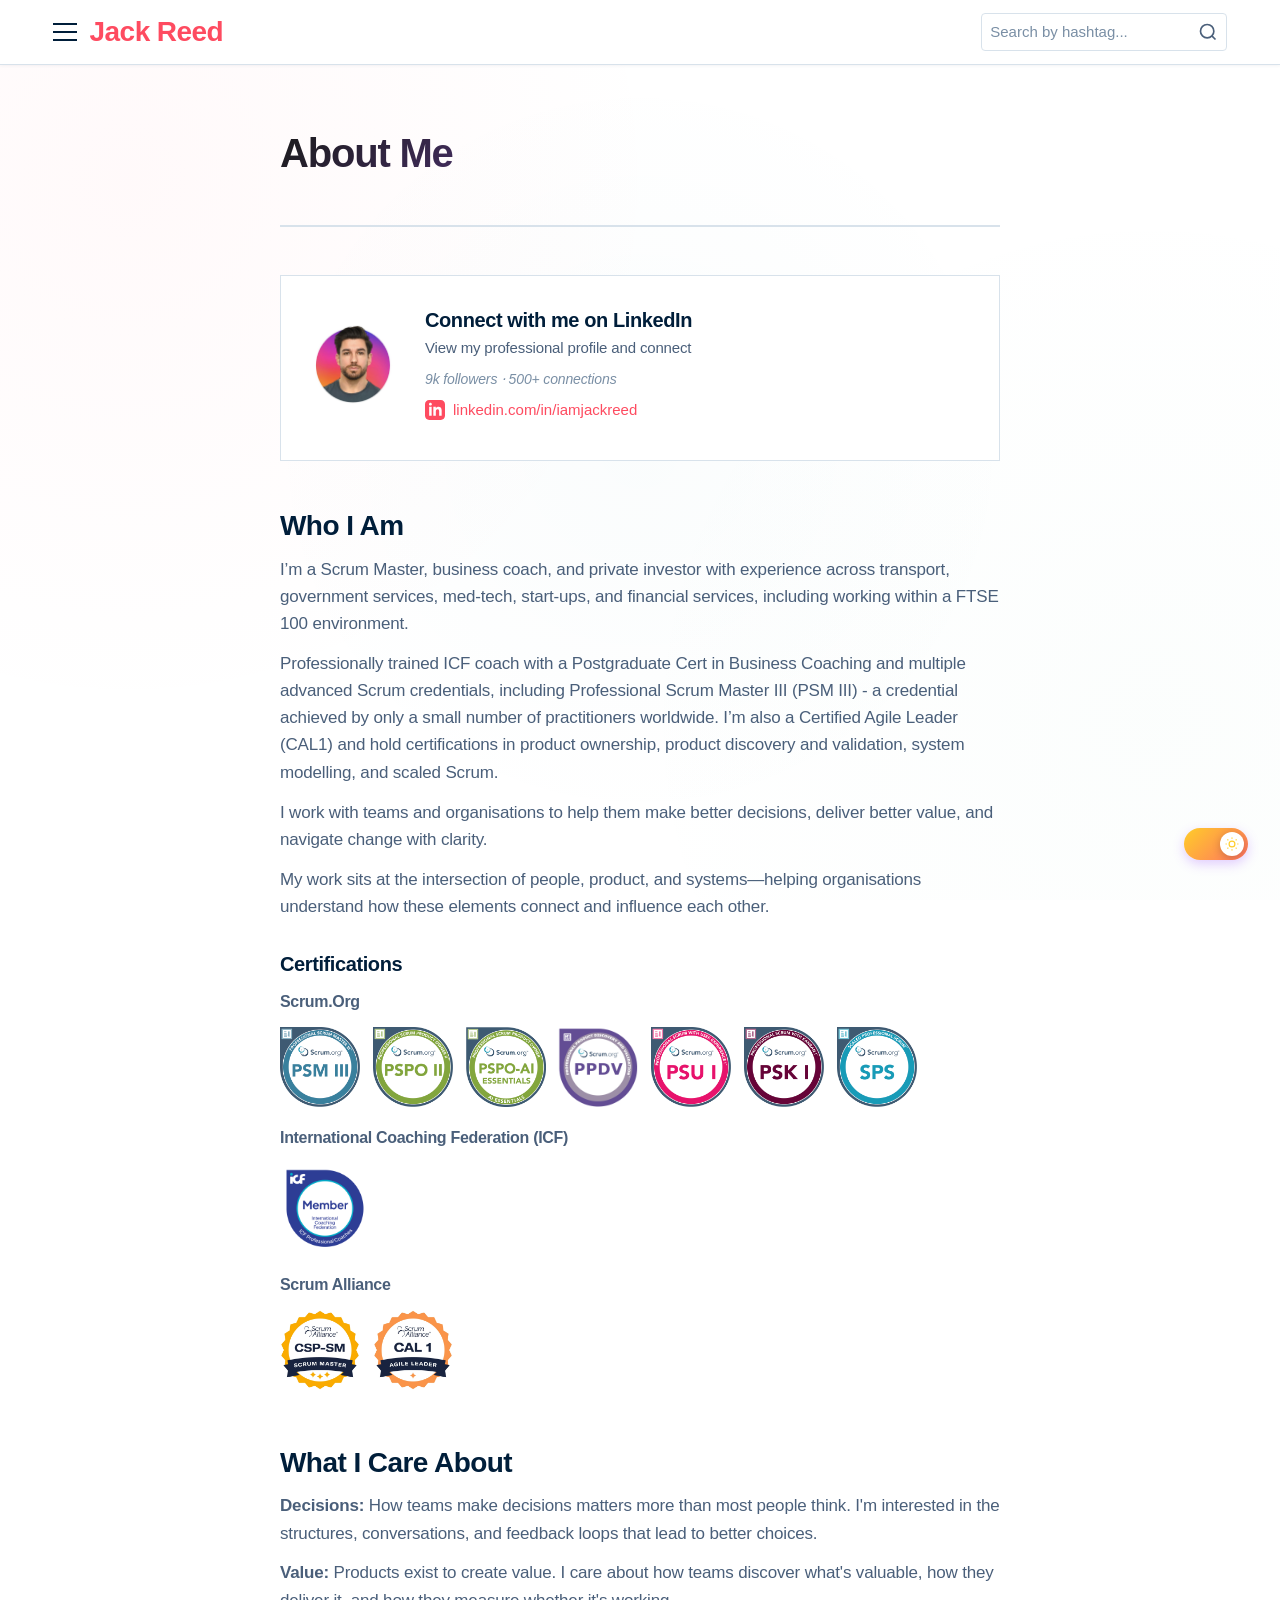
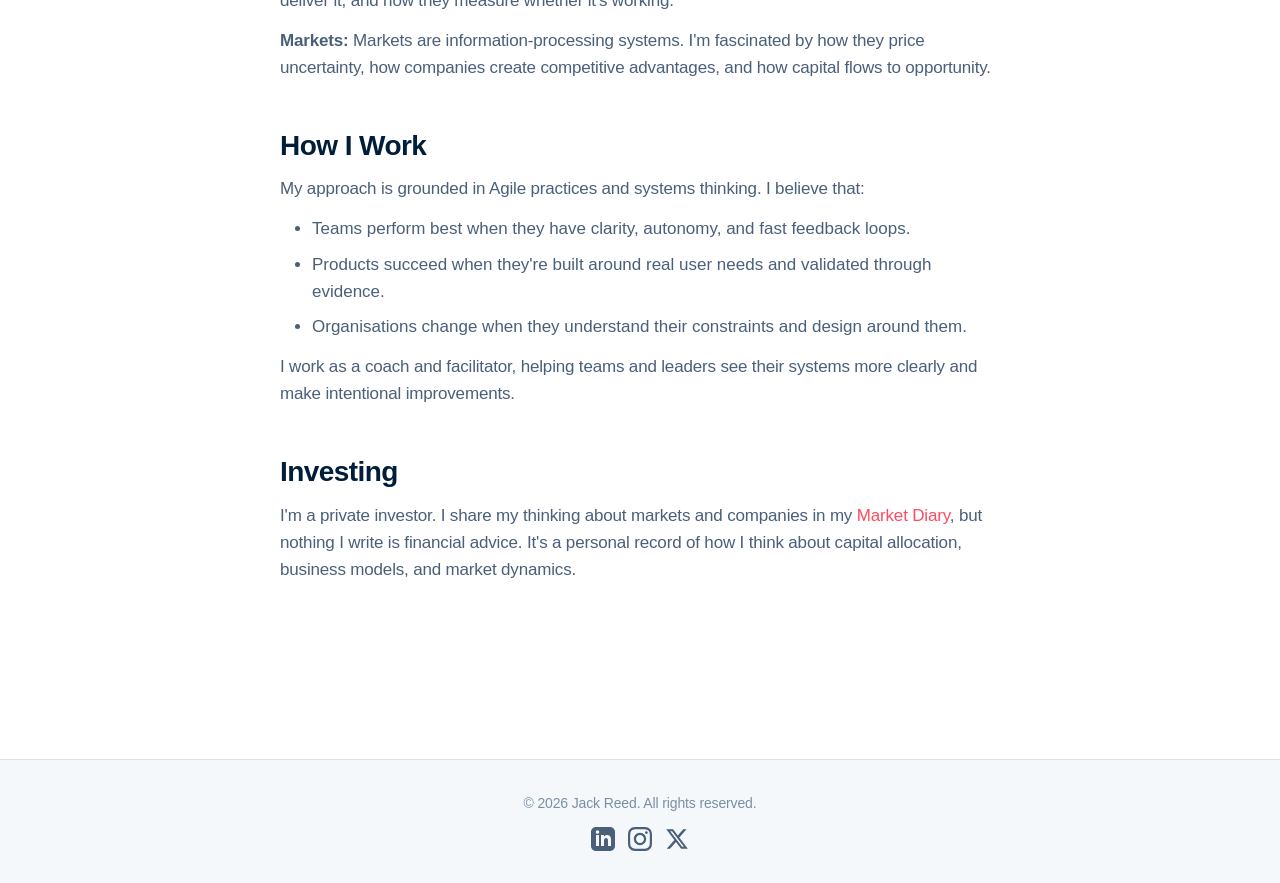
==== commit 00a0b7bc: "d" ====
--- a/about.html
+++ b/about.html
@@ -23,7 +23,7 @@
             </button>
             <a href="/" class="nav-logo">Jack Reed</a>
             <div class="nav-search">
-                <input type="text" id="search-input" placeholder="Search posts by hashtag..." aria-label="Search posts">
+                <input type="text" id="search-input" placeholder="Search by hashtag..." aria-label="Search posts">
                 <button id="search-button" aria-label="Search">
                     <svg width="20" height="20" viewBox="0 0 24 24" fill="none" stroke="currentColor" stroke-width="2">
                         <circle cx="11" cy="11" r="8"></circle>
--- a/styles.css
+++ b/styles.css
@@ -146,26 +146,31 @@
     z-index: 100;
 }
 
-.nav-container {
-    max-width: var(--max-width);
-    margin: 0 auto;
-    padding: var(--spacing-md);
-    display: flex;
-    justify-content: flex-start;
-    align-items: center;
-    gap: var(--spacing-md);
-}
-
-.nav-logo {
-    font-family: var(--font-heading);
-    font-size: 1.75rem;
-    font-weight: 700;
-    color: #FE4B60 !important;
-}
-
-.nav-logo:hover {
-    color: #ff6b7d !important;
-}
+.nav-container {
+    max-width: var(--max-width);
+    margin: 0 auto;
+    padding: var(--spacing-md);
+    display: flex;
+    justify-content: flex-start;
+    align-items: center;
+    flex-wrap: nowrap;
+    min-width: 0;
+    gap: var(--spacing-md);
+}
+
+.nav-logo {
+    font-family: var(--font-heading);
+    font-size: 1.75rem;
+    font-weight: 700;
+    color: #FE4B60 !important;
+    white-space: nowrap;
+    line-height: 1;
+    flex-shrink: 0;
+}
+
+.nav-logo:hover {
+    color: #ff6b7d !important;
+}
 
 /* Search Bar */
 .nav-search {
@@ -192,20 +197,45 @@
     color: var(--color-text-muted);
 }
 
-.nav-search button {
-    background: none;
-    border: none;
-    color: var(--color-text-light);
-    cursor: pointer;
+.nav-search button {
+    background: none;
+    border: none;
+    color: var(--color-text-light);
+    cursor: pointer;
     padding: 0;
     display: flex;
     align-items: center;
-    transition: color 0.2s ease;
-}
-
-.nav-search button:hover {
-    color: var(--color-accent);
-}
+    transition: color 0.2s ease;
+}
+
+.nav-search button:hover {
+    color: var(--color-accent);
+}
+
+/* Compact top bar on narrow screens to keep logo on one line */
+@media (max-width: 900px) {
+    .nav-container {
+        padding: var(--spacing-sm);
+    }
+
+    .nav-logo {
+        font-size: 1.5rem;
+    }
+
+    .nav-search {
+        padding: 0.4rem;
+    }
+
+    .nav-search input {
+        width: 140px;
+    }
+}
+
+@media (max-width: 640px) {
+    .nav-search input {
+        width: 120px;
+    }
+}
 
 .nav-menu {
     position: absolute;
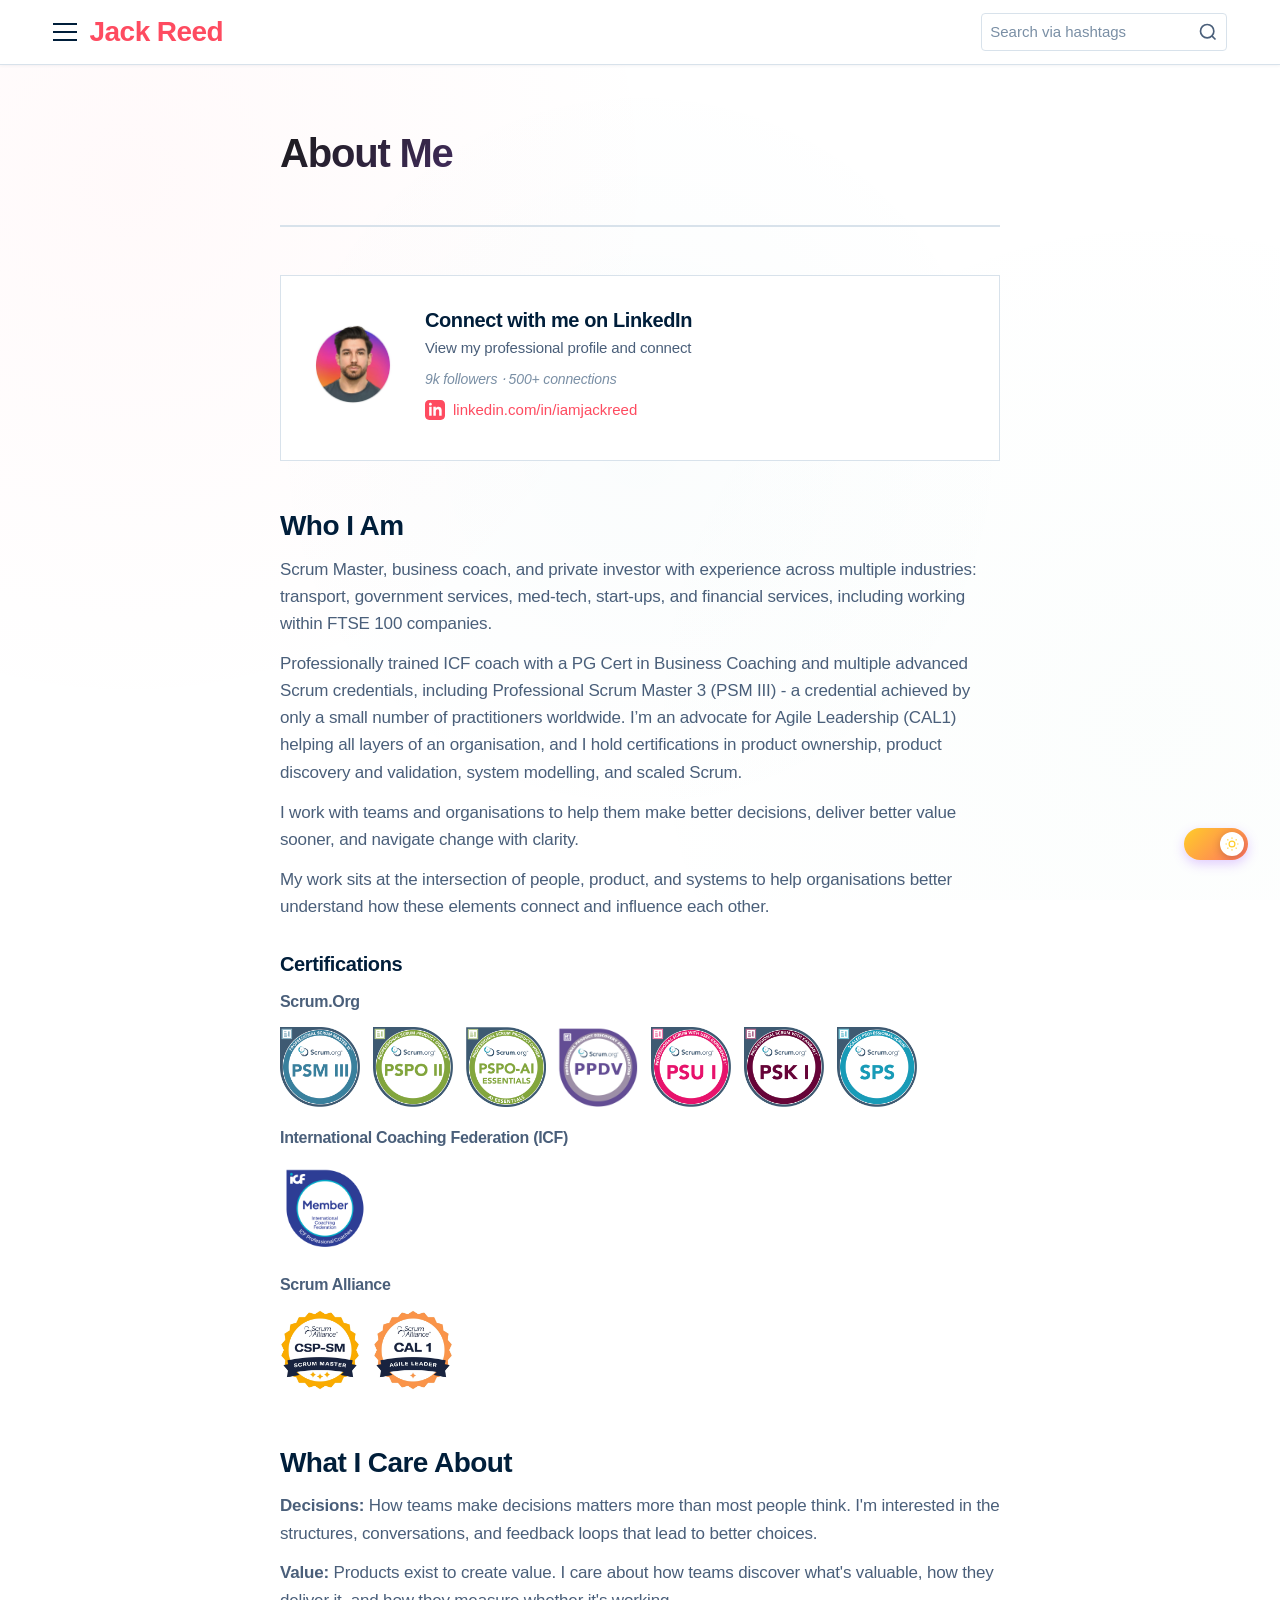
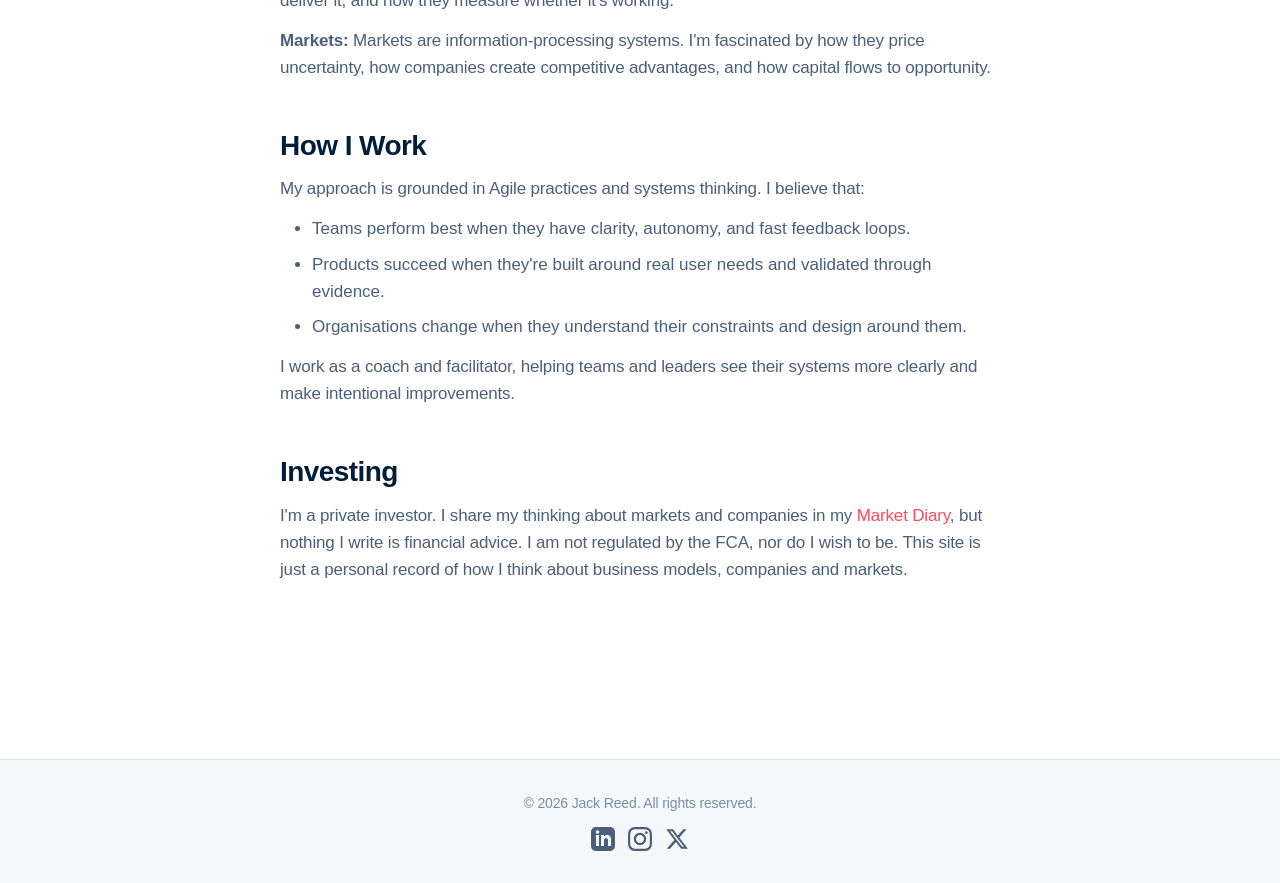
==== commit 9d3b18f8: "Add files via upload" ====
--- a/about.html
+++ b/about.html
@@ -1,191 +1,190 @@
-<!DOCTYPE html>
-<html lang="en">
-<head>
-    <meta charset="UTF-8">
-    <meta name="viewport" content="width=device-width, initial-scale=1.0">
-    <title>About | Jack Reed</title>
-    <link rel="preconnect" href="https://fonts.googleapis.com">
-    <link rel="preconnect" href="https://fonts.gstatic.com" crossorigin>
-    <link href="https://fonts.googleapis.com/css2?family=Inter:wght@400;500;600;700;800&display=swap" rel="stylesheet">
-    <link rel="stylesheet" href="styles.css">
-    <link rel="stylesheet" href="dark-theme.css">
-    <link rel="stylesheet" href="light-theme.css">
-    <link rel="stylesheet" href="theme-toggle.css">
-</head>
-<body>
-    <!-- Navigation -->
-    <nav class="nav">
-        <div class="nav-container">
-            <button class="nav-toggle" aria-label="Toggle navigation">
-                <span></span>
-                <span></span>
-                <span></span>
-            </button>
-            <a href="/" class="nav-logo">Jack Reed</a>
-            <div class="nav-search">
-                <input type="text" id="search-input" placeholder="Search by hashtag..." aria-label="Search posts">
-                <button id="search-button" aria-label="Search">
-                    <svg width="20" height="20" viewBox="0 0 24 24" fill="none" stroke="currentColor" stroke-width="2">
-                        <circle cx="11" cy="11" r="8"></circle>
-                        <path d="m21 21-4.35-4.35"></path>
-                    </svg>
-                </button>
-            </div>
-            <ul class="nav-menu">
-                <li><a href="/">Home</a></li>
-                <li><a href="people-and-teams.html">People & Teams</a></li>
-                <li><a href="product.html">Product</a></li>
-                <li><a href="organisation-and-change.html">Organisation & Change</a></li>
-                <li><a href="market-diary.html">Market Diary</a></li>
-                <li><a href="about.html">About</a></li>
-            </ul>
-        </div>
-    </nav>
-
-    <main class="content-page">
-        <div class="container">
-            <article class="article">
-                <header class="article-header">
-                    <h1>About Me</h1>
-                </header>
-
-                <!-- LinkedIn Profile Card -->
-                <div style="background-color: var(--color-bg-card); border: 1px solid var(--color-border); padding: var(--spacing-lg); margin-bottom: var(--spacing-xl); display: flex; align-items: center; gap: var(--spacing-lg);">
-                    <div style="flex-shrink: 0;">
-                        <img id="linkedin-photo" src="Assets/Bio_Photo_Dark.jpg" alt="Jack Reed" style="width: 80px; height: 80px; border-radius: 50%; object-fit: cover;">
-                    </div>
-                    <div style="flex-grow: 1;">
-                        <h3 style="font-size: 1.25rem; margin-bottom: 0.25rem;">Connect with me on LinkedIn</h3>
-                        <p style="color: var(--color-text-light); margin-bottom: 0.5rem; font-size: 0.9375rem;">View my professional profile and connect</p>
-                        <p style="color: var(--color-text-muted); margin-bottom: 0.5rem; font-size: 0.875rem; font-style: italic;">9k followers ⋅ 500+ connections</p>
-                        <a href="https://uk.linkedin.com/in/iamjackreed" target="_blank" rel="noopener noreferrer" style="display: inline-flex; align-items: center; gap: 0.5rem; color: var(--color-accent); font-weight: 500; font-size: 0.9375rem;">
-                            <svg width="20" height="20" viewBox="0 0 24 24" fill="currentColor">
-                                <path d="M19 0h-14c-2.761 0-5 2.239-5 5v14c0 2.761 2.239 5 5 5h14c2.762 0 5-2.239 5-5v-14c0-2.761-2.238-5-5-5zm-11 19h-3v-11h3v11zm-1.5-12.268c-.966 0-1.75-.79-1.75-1.764s.784-1.764 1.75-1.764 1.75.79 1.75 1.764-.783 1.764-1.75 1.764zm13.5 12.268h-3v-5.604c0-3.368-4-3.113-4 0v5.604h-3v-11h3v1.765c1.396-2.586 7-2.777 7 2.476v6.759z"/>
-                            </svg>
-                            linkedin.com/in/iamjackreed
-                        </a>
-                    </div>
-                </div>
-
-                <script>
-                    // Update LinkedIn photo based on theme
-                    function updateLinkedInPhoto() {
-                        const linkedinPhoto = document.getElementById('linkedin-photo');
-                        const isDark = document.body.classList.contains('dark-theme');
-                        linkedinPhoto.src = isDark ? 'Assets/Bio_Photo_Dark.jpg' : 'Assets/Bio_Photo_Light.jpg';
-                    }
-                    
-                    // Update on page load
-                    updateLinkedInPhoto();
-                    
-                    // Listen for theme changes
-                    const observer = new MutationObserver(updateLinkedInPhoto);
-                    observer.observe(document.body, { attributes: true, attributeFilter: ['class'] });
-                </script>
-
-                <section class="article-section">
-                    <h2>Who I Am</h2>
-                    <p>I’m a Scrum Master, business coach, and private investor with experience across transport, government services, med‑tech, start-ups, and financial services, including working within a FTSE 100 environment.</p>
-                    <p>Professionally trained ICF coach with a Postgraduate Cert in Business Coaching and multiple advanced Scrum credentials, including Professional Scrum Master III (PSM III) - a credential achieved by only a small number of practitioners worldwide. I’m also a Certified Agile Leader (CAL1) and hold certifications in product ownership, product discovery and validation, system modelling, and scaled Scrum.</p>
-                    <p>I work with teams and organisations to help them make better decisions, deliver better value, and navigate change with clarity.</p>
-                    <p>My work sits at the intersection of people, product, and systems—helping organisations understand how these elements connect and influence each other.</p>
-                    
-                    <h3 style="font-size: 1.25rem; margin-top: var(--spacing-lg); margin-bottom: var(--spacing-sm);">Certifications</h3>
-                    <h4 style="font-size: 1rem; margin-bottom: var(--spacing-sm); color: var(--color-text-light);">Scrum.Org</h4>
-                    <p style="display: flex; gap: var(--spacing-md); align-items: center; flex-wrap: wrap;">
-                        <a href="https://www.credly.com/badges/2d12d2b0-efdc-4503-a8a1-05656e6a94a8/public_url" target="_blank" rel="noopener noreferrer" title="Professional Scrum Master III">
-                            <img src="Assets/professional-scrum-master-iii-psm-iii.png" alt="Professional Scrum Master III Badge" style="width: 80px; height: 80px; object-fit: contain; transition: transform 0.2s ease;">
-                        </a>
-                        <a href="#" target="_blank" rel="noopener noreferrer" title="Professional Scrum Product Owner II">
-                            <img src="Assets/professional-scrum-product-owner-ii-pspo-ii (1).png" alt="Professional Scrum Product Owner II Badge" style="width: 80px; height: 80px; object-fit: contain; transition: transform 0.2s ease;">
-                        </a>
-                        <a href="#" target="_blank" rel="noopener noreferrer" title="Professional Scrum Product Owner AI Essentials">
-                            <img src="Assets/professional-scrum-product-owner-ai-essentials-pspo.png" alt="Professional Scrum Product Owner AI Essentials Badge" style="width: 80px; height: 80px; object-fit: contain; transition: transform 0.2s ease;">
-                        </a>
-                        <a href="#" target="_blank" rel="noopener noreferrer" title="Professional Product Discovery and Validation">
-                            <img src="Assets/professional-product-discovery-and-validation.png" alt="Professional Product Discovery and Validation Badge" style="width: 80px; height: 80px; object-fit: contain; transition: transform 0.2s ease;">
-                        </a>
-                        <a href="#" target="_blank" rel="noopener noreferrer" title="Professional Scrum with User Experience I">
-                            <img src="Assets/professional-scrum-with-user-experience-i-psu-i.png" alt="Professional Scrum with User Experience I Badge" style="width: 80px; height: 80px; object-fit: contain; transition: transform 0.2s ease;">
-                        </a>
-                        <a href="#" target="_blank" rel="noopener noreferrer" title="Professional Scrum with Kanban I">
-                            <img src="Assets/professional-scrum-with-kanban-i-psk-i.png" alt="Professional Scrum with Kanban I Badge" style="width: 80px; height: 80px; object-fit: contain; transition: transform 0.2s ease;">
-                        </a>
-                        <a href="#" target="_blank" rel="noopener noreferrer" title="Scaled Professional Scrum">
-                            <img src="Assets/scaled-professional-scrum-sps.png" alt="Scaled Professional Scrum Badge" style="width: 80px; height: 80px; object-fit: contain; transition: transform 0.2s ease;">
-                        </a>
-                    </p>
-                    
-                    <h4 style="font-size: 1rem; margin-top: var(--spacing-md); margin-bottom: var(--spacing-sm); color: var(--color-text-light);">International Coaching Federation (ICF)</h4>
-                    <p style="display: flex; gap: var(--spacing-md); align-items: center; flex-wrap: wrap;">
-                        <a href="#" target="_blank" rel="noopener noreferrer" title="ICF Member">
-                            <img src="Assets/icf-member-badge.png" alt="ICF Member Badge" style="width: 90px; height: 90px; object-fit: contain; transition: transform 0.2s ease;">
-                        </a>
-                    </p>
-                    
-                    <h4 style="font-size: 1rem; margin-top: var(--spacing-md); margin-bottom: var(--spacing-sm); color: var(--color-text-light);">Scrum Alliance</h4>
-                    <p style="display: flex; gap: var(--spacing-md); align-items: center; flex-wrap: wrap;">
-                        <a href="#" target="_blank" rel="noopener noreferrer" title="Certified Scrum Professional - ScrumMaster">
-                            <img src="Assets/sa-csp_sm-600.png" alt="Certified Scrum Professional - ScrumMaster Badge" style="width: 80px; height: 80px; object-fit: contain; transition: transform 0.2s ease;">
-                        </a>
-                        <a href="#" target="_blank" rel="noopener noreferrer" title="Certified Agile Skills - Scaling 1">
-                            <img src="Assets/sa-cas_l1-600.png" alt="Certified Agile Skills - Scaling 1 Badge" style="width: 80px; height: 80px; object-fit: contain; transition: transform 0.2s ease;">
-                        </a>
-                    </p>
-                </section>
-
-                <section class="article-section">
-                    <h2>What I Care About</h2>
-                    <p><strong>Decisions:</strong> How teams make decisions matters more than most people think. I'm interested in the structures, conversations, and feedback loops that lead to better choices.</p>
-                    <p><strong>Value:</strong> Products exist to create value. I care about how teams discover what's valuable, how they deliver it, and how they measure whether it's working.</p>
-                    <p><strong>Markets:</strong> Markets are information-processing systems. I'm fascinated by how they price uncertainty, how companies create competitive advantages, and how capital flows to opportunity.</p>
-                </section>
-
-                <section class="article-section">
-                    <h2>How I Work</h2>
-                    <p>My approach is grounded in Agile practices and systems thinking. I believe that:</p>
-                    <ul>
-                        <li>Teams perform best when they have clarity, autonomy, and fast feedback loops.</li>
-                        <li>Products succeed when they're built around real user needs and validated through evidence.</li>
-                        <li>Organisations change when they understand their constraints and design around them.</li>
-                    </ul>
-                    <p>I work as a coach and facilitator, helping teams and leaders see their systems more clearly and make intentional improvements.</p>
-                </section>
-
-                <section class="article-section">
-                    <h2>Investing</h2>
-                    <p>I'm a private investor. I share my thinking about markets and companies in my <a href="market-diary.html">Market Diary</a>, but nothing I write is financial advice. It's a personal record of how I think about capital allocation, business models, and market dynamics.</p>
-                </section>
-            </article>
-        </div>
-    </main>
-
-    <footer class="footer">
-        <div class="container">
-            <div class="footer-content">
-                <p>&copy; 2026 Jack Reed. All rights reserved.</p>
-                <div class="social-icons">
-                    <a href="https://uk.linkedin.com/in/iamjackreed" target="_blank" rel="noopener noreferrer" aria-label="LinkedIn">
-                        <svg width="24" height="24" viewBox="0 0 24 24" fill="currentColor">
-                            <path d="M19 0h-14c-2.761 0-5 2.239-5 5v14c0 2.761 2.239 5 5 5h14c2.762 0 5-2.239 5-5v-14c0-2.761-2.238-5-5-5zm-11 19h-3v-11h3v11zm-1.5-12.268c-.966 0-1.75-.79-1.75-1.764s.784-1.764 1.75-1.764 1.75.79 1.75 1.764-.783 1.764-1.75 1.764zm13.5 12.268h-3v-5.604c0-3.368-4-3.113-4 0v5.604h-3v-11h3v1.765c1.396-2.586 7-2.777 7 2.476v6.759z"/>
-                        </svg>
-                    </a>
-                    <a href="https://www.instagram.com/jack.ross.reed/" target="_blank" rel="noopener noreferrer" aria-label="Instagram">
-                        <svg width="24" height="24" viewBox="0 0 24 24" fill="currentColor">
-                            <path d="M12 2.163c3.204 0 3.584.012 4.85.07 3.252.148 4.771 1.691 4.919 4.919.058 1.265.069 1.645.069 4.849 0 3.205-.012 3.584-.069 4.849-.149 3.225-1.664 4.771-4.919 4.919-1.266.058-1.644.07-4.85.07-3.204 0-3.584-.012-4.849-.07-3.26-.149-4.771-1.699-4.919-4.92-.058-1.265-.07-1.644-.07-4.849 0-3.204.013-3.583.07-4.849.149-3.227 1.664-4.771 4.919-4.919 1.266-.057 1.645-.069 4.849-.069zm0-2.163c-3.259 0-3.667.014-4.947.072-4.358.2-6.78 2.618-6.98 6.98-.059 1.281-.073 1.689-.073 4.948 0 3.259.014 3.668.072 4.948.2 4.358 2.618 6.78 6.98 6.98 1.281.058 1.689.072 4.948.072 3.259 0 3.668-.014 4.948-.072 4.354-.2 6.782-2.618 6.979-6.98.059-1.28.073-1.689.073-4.948 0-3.259-.014-3.667-.072-4.947-.196-4.354-2.617-6.78-6.979-6.98-1.281-.059-1.69-.073-4.949-.073zm0 5.838c-3.403 0-6.162 2.759-6.162 6.162s2.759 6.163 6.162 6.163 6.162-2.759 6.162-6.163c0-3.403-2.759-6.162-6.162-6.162zm0 10.162c-2.209 0-4-1.79-4-4 0-2.209 1.791-4 4-4s4 1.791 4 4c0 2.21-1.791 4-4 4zm6.406-11.845c-.796 0-1.441.645-1.441 1.44s.645 1.44 1.441 1.44c.795 0 1.439-.645 1.439-1.44s-.644-1.44-1.439-1.44z"/>
-                        </svg>
-                    </a>
-                    <a href="https://twitter.com/jackrossreed" target="_blank" rel="noopener noreferrer" aria-label="X (Twitter)">
-                        <svg width="24" height="24" viewBox="0 0 24 24" fill="currentColor">
-                            <path d="M18.244 2.25h3.308l-7.227 8.26 8.502 11.24H16.17l-5.214-6.817L4.99 21.75H1.68l7.73-8.835L1.254 2.25H8.08l4.713 6.231zm-1.161 17.52h1.833L7.084 4.126H5.117z"/>
-                        </svg>
-                    </a>
-                </div>
-            </div>
-        </div>
-    </footer>
-
-    <script src="main.js"></script>
-    <script src="search.js"></script>
-</body>
-</html>
+<!DOCTYPE html>
+<html lang="en">
+<head>
+    <meta charset="UTF-8">
+    <meta name="viewport" content="width=device-width, initial-scale=1.0">
+    <title>About | Jack Reed</title>
+    <link rel="preconnect" href="https://fonts.googleapis.com">
+    <link rel="preconnect" href="https://fonts.gstatic.com" crossorigin>
+    <link href="https://fonts.googleapis.com/css2?family=Inter:wght@400;500;600;700;800&display=swap" rel="stylesheet">
+    <link rel="stylesheet" href="styles.css">
+    <link rel="stylesheet" href="dark-theme.css">
+    <link rel="stylesheet" href="light-theme.css">
+    <link rel="stylesheet" href="theme-toggle.css">
+</head>
+<body>
+    <!-- Navigation -->
+    <nav class="nav">
+        <div class="nav-container">
+            <button class="nav-toggle" aria-label="Toggle navigation">
+                <span></span>
+                <span></span>
+                <span></span>
+            </button>
+            <a href="/" class="nav-logo">Jack Reed</a>
+            <div class="nav-search">
+                <input type="text" id="search-input" placeholder="Search via hashtags" aria-label="Search posts">
+                <button id="search-button" aria-label="Search">
+                    <svg width="20" height="20" viewBox="0 0 24 24" fill="none" stroke="currentColor" stroke-width="2">
+                        <circle cx="11" cy="11" r="8"></circle>
+                        <path d="m21 21-4.35-4.35"></path>
+                    </svg>
+                </button>
+            </div>
+            <ul class="nav-menu">
+                <li><a href="/">Home</a></li>
+                <li><a href="people-and-teams.html">People & Teams</a></li>
+                <li><a href="product.html">Product</a></li>
+                <li><a href="organisation-and-change.html">Organisation & Change</a></li>
+                <li><a href="market-diary.html">Market Diary</a></li>
+                <li><a href="about.html">About</a></li>
+            </ul>
+        </div>
+    </nav>
+
+    <main class="content-page">
+        <div class="container">
+            <article class="article">
+                <header class="article-header">
+                    <h1>About Me</h1>
+                </header>
+
+                <!-- LinkedIn Profile Card -->
+                <div style="background-color: var(--color-bg-card); border: 1px solid var(--color-border); padding: var(--spacing-lg); margin-bottom: var(--spacing-xl); display: flex; align-items: center; gap: var(--spacing-lg);">
+                    <div style="flex-shrink: 0;">
+                        <img id="linkedin-photo" src="Assets/Bio_Photo_Dark.jpg" alt="Jack Reed" style="width: 80px; height: 80px; border-radius: 50%; object-fit: cover;">
+                    </div>
+                    <div style="flex-grow: 1;">
+                        <h3 style="font-size: 1.25rem; margin-bottom: 0.25rem;">Connect with me on LinkedIn</h3>
+                        <p style="color: var(--color-text-light); margin-bottom: 0.5rem; font-size: 0.9375rem;">View my professional profile and connect</p>
+                        <p style="color: var(--color-text-muted); margin-bottom: 0.5rem; font-size: 0.875rem; font-style: italic;">9k followers ⋅ 500+ connections</p>
+                        <a href="https://uk.linkedin.com/in/iamjackreed" target="_blank" rel="noopener noreferrer" style="display: inline-flex; align-items: center; gap: 0.5rem; color: var(--color-accent); font-weight: 500; font-size: 0.9375rem;">
+                            <svg width="20" height="20" viewBox="0 0 24 24" fill="currentColor">
+                                <path d="M19 0h-14c-2.761 0-5 2.239-5 5v14c0 2.761 2.239 5 5 5h14c2.762 0 5-2.239 5-5v-14c0-2.761-2.238-5-5-5zm-11 19h-3v-11h3v11zm-1.5-12.268c-.966 0-1.75-.79-1.75-1.764s.784-1.764 1.75-1.764 1.75.79 1.75 1.764-.783 1.764-1.75 1.764zm13.5 12.268h-3v-5.604c0-3.368-4-3.113-4 0v5.604h-3v-11h3v1.765c1.396-2.586 7-2.777 7 2.476v6.759z"/>
+                            </svg>
+                            linkedin.com/in/iamjackreed
+                        </a>
+                    </div>
+                </div>
+
+                <script>
+                    // Update LinkedIn photo based on theme
+                    function updateLinkedInPhoto() {
+                        const linkedinPhoto = document.getElementById('linkedin-photo');
+                        const isDark = document.body.classList.contains('dark-theme');
+                        linkedinPhoto.src = isDark ? 'Assets/Bio_Photo_Dark.jpg' : 'Assets/Bio_Photo_Light.jpg';
+                    }
+                    
+                    // Update on page load
+                    updateLinkedInPhoto();
+                    
+                    // Listen for theme changes
+                    const observer = new MutationObserver(updateLinkedInPhoto);
+                    observer.observe(document.body, { attributes: true, attributeFilter: ['class'] });
+                </script>
+
+                <section class="article-section">
+                    <h2>Who I Am</h2>
+                    <p>Scrum Master, business coach, and private investor with experience across multiple industries: transport, government services, med‑tech, start-ups, and financial services, including working within FTSE 100 companies.</p>
+                    <p>Professionally trained ICF coach with a PG Cert in Business Coaching and multiple advanced Scrum credentials, including Professional Scrum Master 3 (PSM III) - a credential achieved by only a small number of practitioners worldwide. I’m an advocate for Agile Leadership (CAL1) helping all layers of an organisation, and I hold certifications in product ownership, product discovery and validation, system modelling, and scaled Scrum.</p>
+                    <p>I work with teams and organisations to help them make better decisions, deliver better value sooner, and navigate change with clarity.</p>
+                    <p>My work sits at the intersection of people, product, and systems to help organisations better understand how these elements connect and influence each other.</p>
+                    
+                    <h3 style="font-size: 1.25rem; margin-top: var(--spacing-lg); margin-bottom: var(--spacing-sm);">Certifications</h3>
+                    <h4 style="font-size: 1rem; margin-bottom: var(--spacing-sm); color: var(--color-text-light);">Scrum.Org</h4>
+                    <p style="display: flex; gap: var(--spacing-md); align-items: center; flex-wrap: wrap;">
+                        <a href="https://www.credly.com/badges/2d12d2b0-efdc-4503-a8a1-05656e6a94a8/public_url" target="_blank" rel="noopener noreferrer" title="Professional Scrum Master III">
+                            <img src="Assets/professional-scrum-master-iii-psm-iii.png" alt="Professional Scrum Master III Badge" style="width: 80px; height: 80px; object-fit: contain; transition: transform 0.2s ease;">
+                        </a>
+                        <a href="#" target="_blank" rel="noopener noreferrer" title="Professional Scrum Product Owner II">
+                            <img src="Assets/professional-scrum-product-owner-ii-pspo-ii (1).png" alt="Professional Scrum Product Owner II Badge" style="width: 80px; height: 80px; object-fit: contain; transition: transform 0.2s ease;">
+                        </a>
+                        <a href="#" target="_blank" rel="noopener noreferrer" title="Professional Scrum Product Owner AI Essentials">
+                            <img src="Assets/professional-scrum-product-owner-ai-essentials-pspo.png" alt="Professional Scrum Product Owner AI Essentials Badge" style="width: 80px; height: 80px; object-fit: contain; transition: transform 0.2s ease;">
+                        </a>
+                        <a href="#" target="_blank" rel="noopener noreferrer" title="Professional Product Discovery and Validation">
+                            <img src="Assets/professional-product-discovery-and-validation.png" alt="Professional Product Discovery and Validation Badge" style="width: 80px; height: 80px; object-fit: contain; transition: transform 0.2s ease;">
+                        </a>
+                        <a href="#" target="_blank" rel="noopener noreferrer" title="Professional Scrum with User Experience I">
+                            <img src="Assets/professional-scrum-with-user-experience-i-psu-i.png" alt="Professional Scrum with User Experience I Badge" style="width: 80px; height: 80px; object-fit: contain; transition: transform 0.2s ease;">
+                        </a>
+                        <a href="#" target="_blank" rel="noopener noreferrer" title="Professional Scrum with Kanban I">
+                            <img src="Assets/professional-scrum-with-kanban-i-psk-i.png" alt="Professional Scrum with Kanban I Badge" style="width: 80px; height: 80px; object-fit: contain; transition: transform 0.2s ease;">
+                        </a>
+                        <a href="#" target="_blank" rel="noopener noreferrer" title="Scaled Professional Scrum">
+                            <img src="Assets/scaled-professional-scrum-sps.png" alt="Scaled Professional Scrum Badge" style="width: 80px; height: 80px; object-fit: contain; transition: transform 0.2s ease;">
+                        </a>
+                    </p>
+                    
+                    <h4 style="font-size: 1rem; margin-top: var(--spacing-md); margin-bottom: var(--spacing-sm); color: var(--color-text-light);">International Coaching Federation (ICF)</h4>
+                    <p style="display: flex; gap: var(--spacing-md); align-items: center; flex-wrap: wrap;">
+                        <a href="#" target="_blank" rel="noopener noreferrer" title="ICF Member">
+                            <img src="Assets/icf-member-badge.png" alt="ICF Member Badge" style="width: 90px; height: 90px; object-fit: contain; transition: transform 0.2s ease;">
+                        </a>
+                    </p>
+                    
+                    <h4 style="font-size: 1rem; margin-top: var(--spacing-md); margin-bottom: var(--spacing-sm); color: var(--color-text-light);">Scrum Alliance</h4>
+                    <p style="display: flex; gap: var(--spacing-md); align-items: center; flex-wrap: wrap;">
+                        <a href="#" target="_blank" rel="noopener noreferrer" title="Certified Scrum Professional - ScrumMaster">
+                            <img src="Assets/sa-csp_sm-600.png" alt="Certified Scrum Professional - ScrumMaster Badge" style="width: 80px; height: 80px; object-fit: contain; transition: transform 0.2s ease;">
+                        </a>
+                        <a href="#" target="_blank" rel="noopener noreferrer" title="Certified Agile Skills - Scaling 1">
+                            <img src="Assets/sa-cas_l1-600.png" alt="Certified Agile Skills - Scaling 1 Badge" style="width: 80px; height: 80px; object-fit: contain; transition: transform 0.2s ease;">
+                        </a>
+                    </p>
+                </section>
+
+                <section class="article-section">
+                    <h2>What I Care About</h2>
+                    <p><strong>Decisions:</strong> How teams make decisions matters more than most people think. I'm interested in the structures, conversations, and feedback loops that lead to better choices.</p>
+                    <p><strong>Value:</strong> Products exist to create value. I care about how teams discover what's valuable, how they deliver it, and how they measure whether it's working.</p>
+                    <p><strong>Markets:</strong> Markets are information-processing systems. I'm fascinated by how they price uncertainty, how companies create competitive advantages, and how capital flows to opportunity.</p>
+                </section>
+
+                <section class="article-section">
+                    <h2>How I Work</h2>
+                    <p>My approach is grounded in Agile practices and systems thinking. I believe that:</p>
+                    <ul>
+                        <li>Teams perform best when they have clarity, autonomy, and fast feedback loops.</li>
+                        <li>Products succeed when they're built around real user needs and validated through evidence.</li>
+                        <li>Organisations change when they understand their constraints and design around them.</li>
+                    </ul>
+                    <p>I work as a coach and facilitator, helping teams and leaders see their systems more clearly and make intentional improvements.</p>
+                </section>
+
+                <section class="article-section">
+                    <h2>Investing</h2>
+                    <p>I'm a private investor. I share my thinking about markets and companies in my <a href="market-diary.html">Market Diary</a>, but nothing I write is financial advice. I am not regulated by the FCA, nor do I wish to be. This site is just a personal record of how I think about business models, companies and markets.</p>
+                </section>
+            </article>
+        </div>
+    </main>
+
+    <footer class="footer">
+        <div class="container">
+            <div class="footer-content">
+                <p>&copy; 2026 Jack Reed. All rights reserved.</p>
+                <div class="social-icons">
+                    <a href="https://uk.linkedin.com/in/iamjackreed" target="_blank" rel="noopener noreferrer" aria-label="LinkedIn">
+                        <svg width="24" height="24" viewBox="0 0 24 24" fill="currentColor">
+                            <path d="M19 0h-14c-2.761 0-5 2.239-5 5v14c0 2.761 2.239 5 5 5h14c2.762 0 5-2.239 5-5v-14c0-2.761-2.238-5-5-5zm-11 19h-3v-11h3v11zm-1.5-12.268c-.966 0-1.75-.79-1.75-1.764s.784-1.764 1.75-1.764 1.75.79 1.75 1.764-.783 1.764-1.75 1.764zm13.5 12.268h-3v-5.604c0-3.368-4-3.113-4 0v5.604h-3v-11h3v1.765c1.396-2.586 7-2.777 7 2.476v6.759z"/>
+                        </svg>
+                    </a>
+                    <a href="https://www.instagram.com/jack.ross.reed/" target="_blank" rel="noopener noreferrer" aria-label="Instagram">
+                        <svg width="24" height="24" viewBox="0 0 24 24" fill="currentColor">
+                            <path d="M12 2.163c3.204 0 3.584.012 4.85.07 3.252.148 4.771 1.691 4.919 4.919.058 1.265.069 1.645.069 4.849 0 3.205-.012 3.584-.069 4.849-.149 3.225-1.664 4.771-4.919 4.919-1.266.058-1.644.07-4.85.07-3.204 0-3.584-.012-4.849-.07-3.26-.149-4.771-1.699-4.919-4.92-.058-1.265-.07-1.644-.07-4.849 0-3.204.013-3.583.07-4.849.149-3.227 1.664-4.771 4.919-4.919 1.266-.057 1.645-.069 4.849-.069zm0-2.163c-3.259 0-3.667.014-4.947.072-4.358.2-6.78 2.618-6.98 6.98-.059 1.281-.073 1.689-.073 4.948 0 3.259.014 3.668.072 4.948.2 4.358 2.618 6.78 6.98 6.98 1.281.058 1.689.072 4.948.072 3.259 0 3.668-.014 4.948-.072 4.354-.2 6.782-2.618 6.979-6.98.059-1.28.073-1.689.073-4.948 0-3.259-.014-3.667-.072-4.947-.196-4.354-2.617-6.78-6.979-6.98-1.281-.059-1.69-.073-4.949-.073zm0 5.838c-3.403 0-6.162 2.759-6.162 6.162s2.759 6.163 6.162 6.163 6.162-2.759 6.162-6.163c0-3.403-2.759-6.162-6.162-6.162zm0 10.162c-2.209 0-4-1.79-4-4 0-2.209 1.791-4 4-4s4 1.791 4 4c0 2.21-1.791 4-4 4zm6.406-11.845c-.796 0-1.441.645-1.441 1.44s.645 1.44 1.441 1.44c.795 0 1.439-.645 1.439-1.44s-.644-1.44-1.439-1.44z"/>
+                        </svg>
+                    </a>
+                    <a href="https://twitter.com/jackrossreed" target="_blank" rel="noopener noreferrer" aria-label="X (Twitter)">
+                        <svg width="24" height="24" viewBox="0 0 24 24" fill="currentColor">
+                            <path d="M18.244 2.25h3.308l-7.227 8.26 8.502 11.24H16.17l-5.214-6.817L4.99 21.75H1.68l7.73-8.835L1.254 2.25H8.08l4.713 6.231zm-1.161 17.52h1.833L7.084 4.126H5.117z"/>
+                        </svg>
+                    </a>
+                </div>
+            </div>
+        </div>
+    </footer>
+
+    <script src="main.js"></script>
+</body>
+</html>
